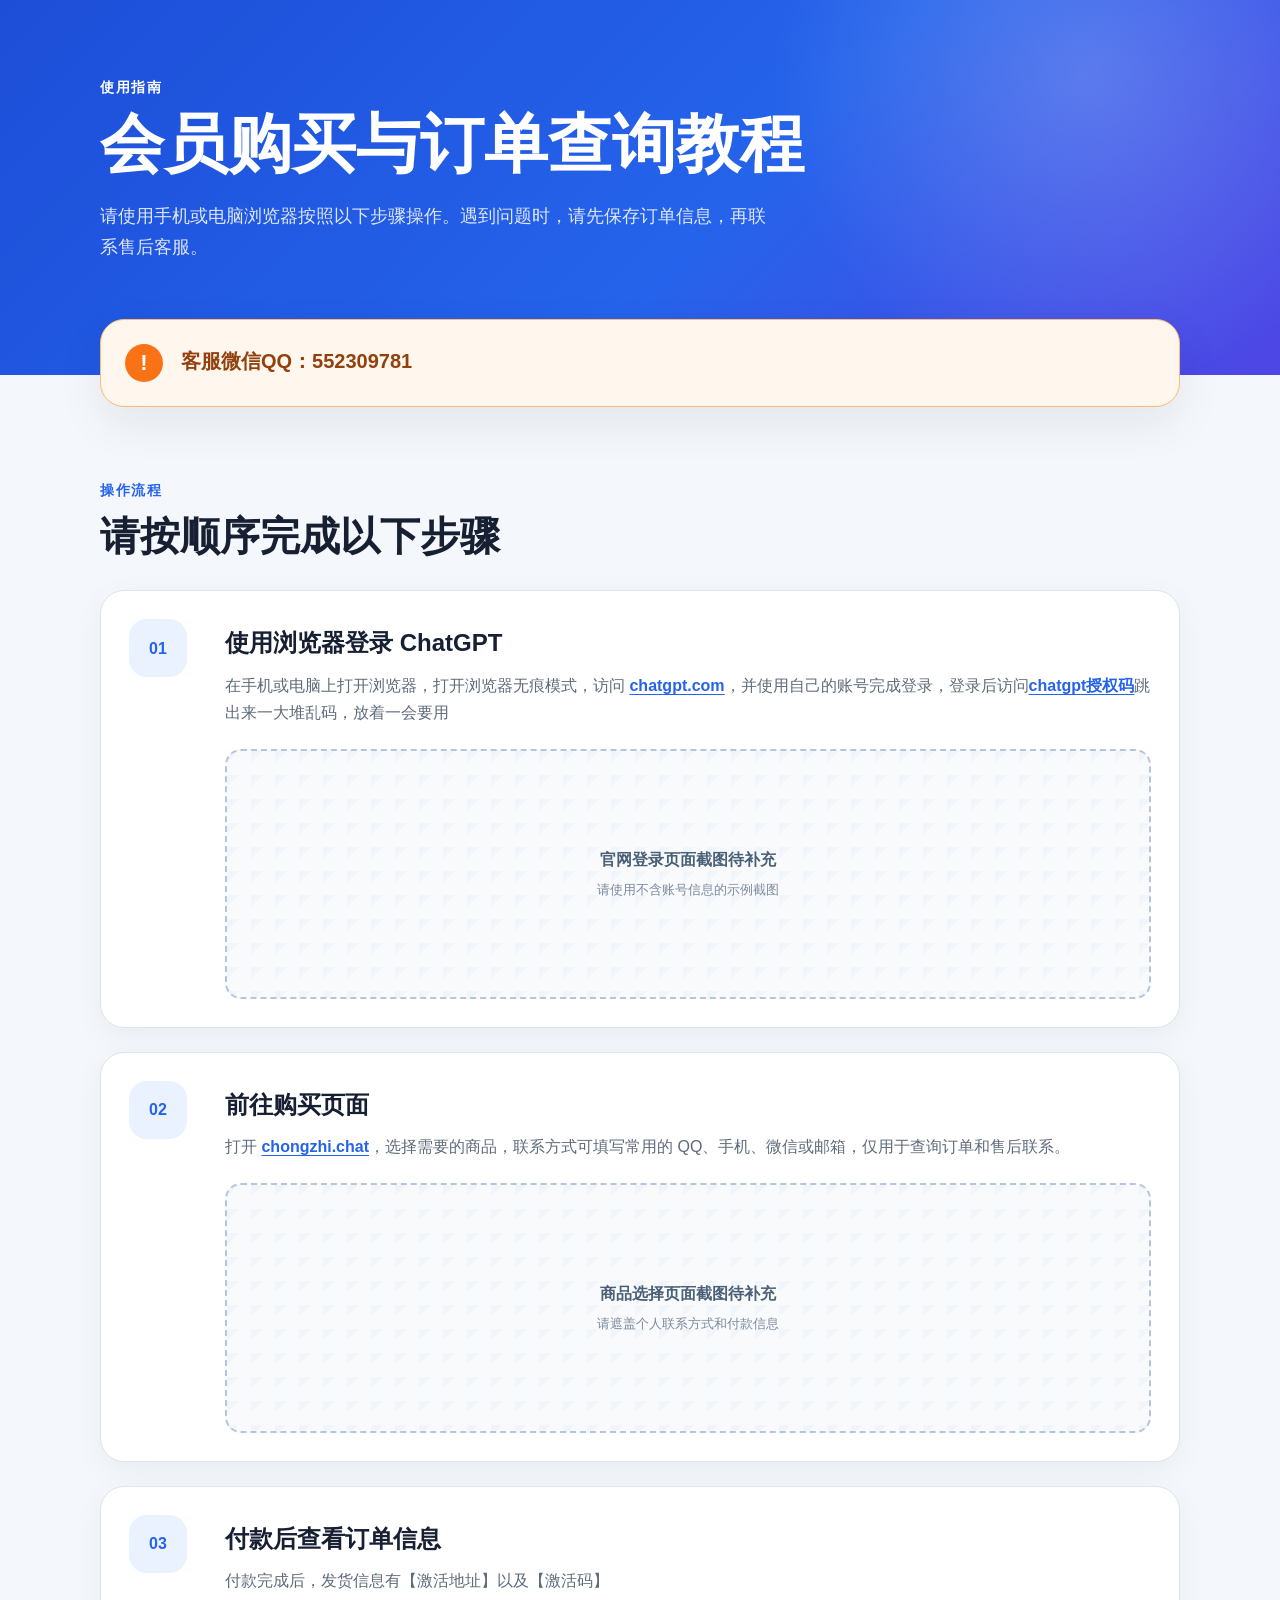
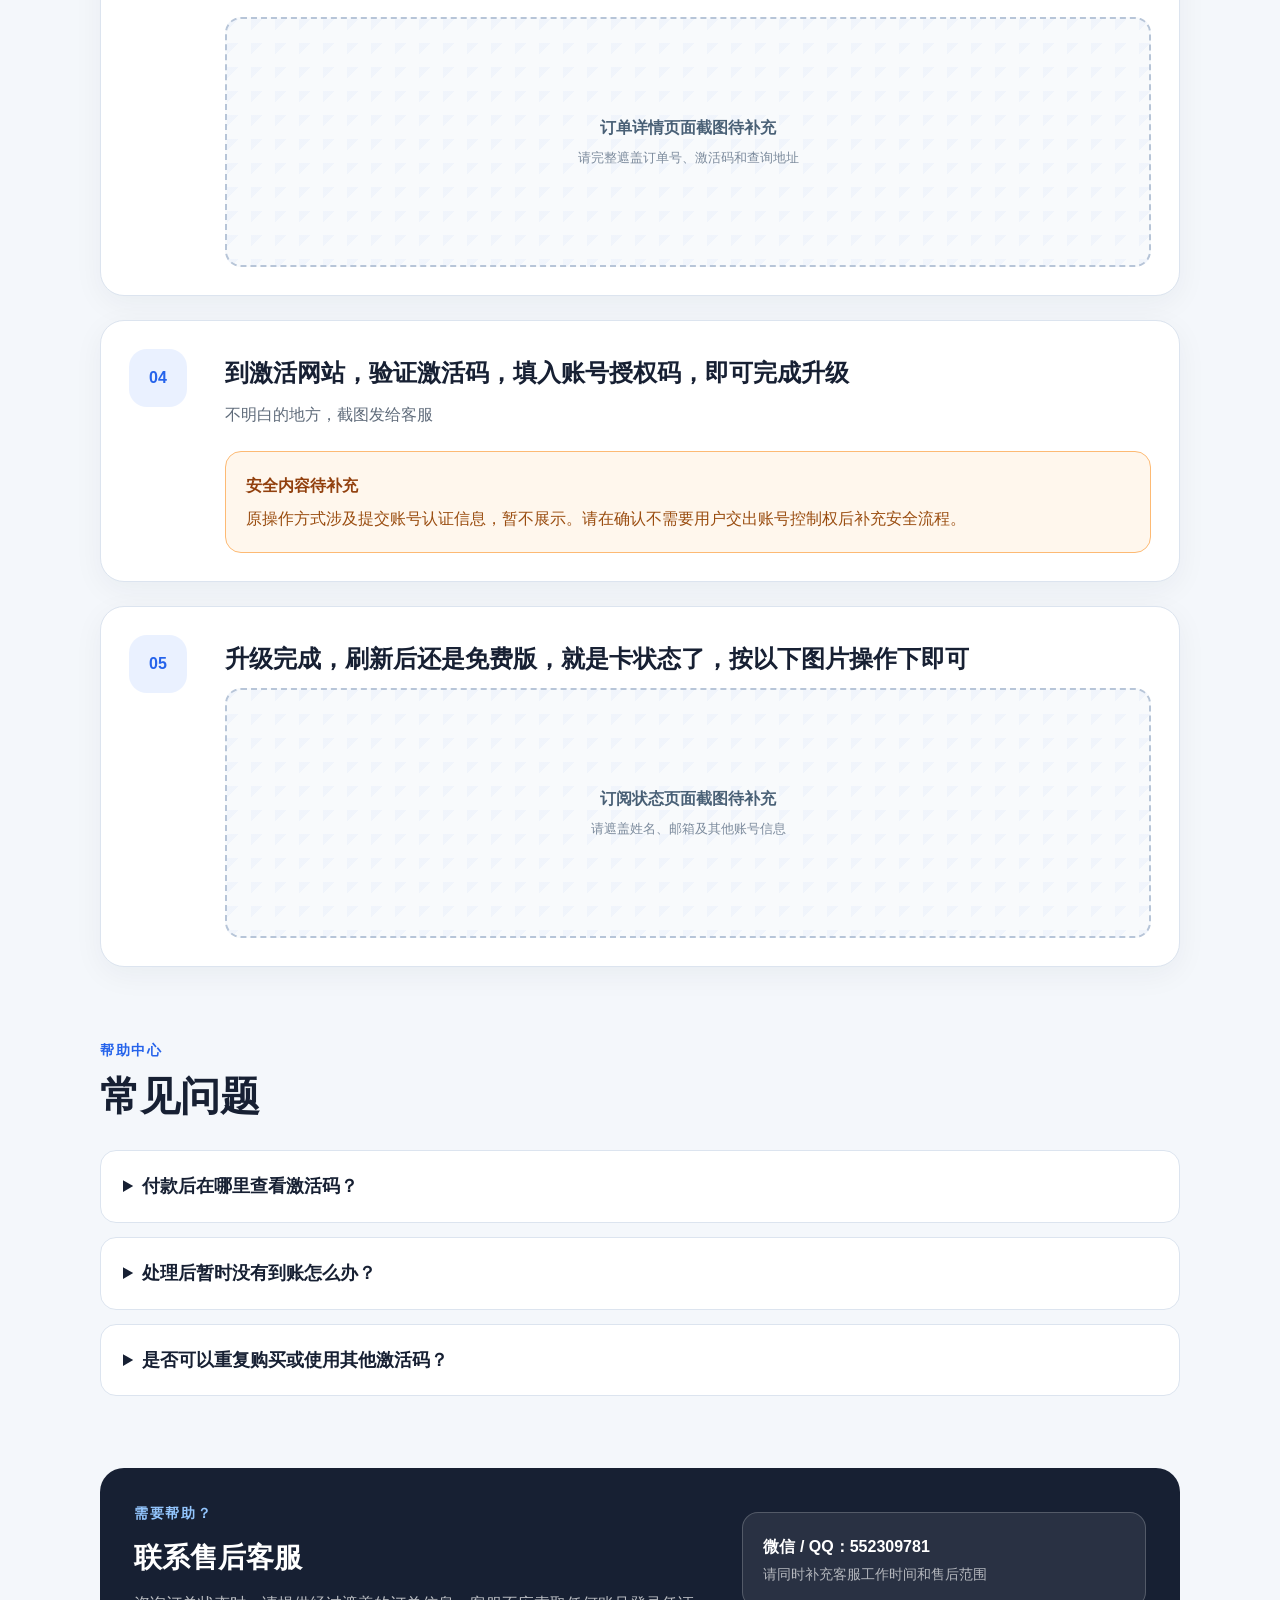
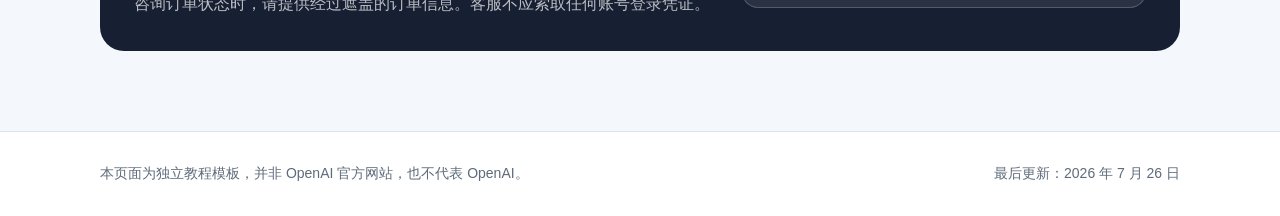
==== jiaocheng/index.html @ f3c70e79 "Update index.html" ====
<!doctype html>
<html lang="zh-CN">
<head>
  <meta charset="utf-8">
  <meta name="viewport" content="width=device-width, initial-scale=1">
  <meta name="description" content="会员购买、订单查询与到账检查教程">
  <title>会员购买与订单查询教程</title>
  <link rel="stylesheet" href="./css/style.css">
</head>
<body>
  <header class="hero">
    <div class="container">
      <span class="eyebrow">使用指南</span>
      <h1>会员购买与订单查询教程</h1>
      <p class="hero-copy">请使用手机或电脑浏览器按照以下步骤操作。遇到问题时，请先保存订单信息，再联系售后客服。</p>
    </div>
  </header>

  <main class="container">
    <aside class="security-notice" aria-labelledby="security-title">
      <div class="notice-icon" aria-hidden="true">!</div>
      <div>
        <h2 id="security-title">客服微信QQ：552309781</h2>
        <p></p>
      </div>
    </aside>

    <section class="section" aria-labelledby="steps-title">
      <div class="section-heading">
        <span>操作流程</span>
        <h2 id="steps-title">请按顺序完成以下步骤</h2>
      </div>

      <ol class="steps">
        <li class="step-card">
          <div class="step-number" aria-hidden="true">01</div>
          <div class="step-content">
            <h3>使用浏览器登录 ChatGPT</h3>
            <p>在手机或电脑上打开浏览器，打开浏览器无痕模式，访问 <a href="https://chatgpt.com/" target="_blank" rel="noopener noreferrer">chatgpt.com</a>，并使用自己的账号完成登录，登录后访问<a href="https://chatgpt.com/api/auth/session/" target="_blank" rel="noopener noreferrer">chatgpt授权码</a>跳出来一大堆乱码，放着一会要用</p>
            <div class="image-placeholder" role="img" aria-label="步骤一图片占位">
              <span>官网登录页面截图待补充</span>
              <small>请使用不含账号信息的示例截图</small>
            </div>
          </div>
        </li>

        <li class="step-card">
          <div class="step-number" aria-hidden="true">02</div>
          <div class="step-content">
            <h3>前往购买页面</h3>
            <p>打开 <a href="https://chongzhi.chat/" target="_blank" rel="noopener noreferrer">chongzhi.chat</a>，选择需要的商品，联系方式可填写常用的 QQ、手机、微信或邮箱，仅用于查询订单和售后联系。</p>
            <div class="image-placeholder" role="img" aria-label="步骤二图片占位">
              <span>商品选择页面截图待补充</span>
              <small>请遮盖个人联系方式和付款信息</small>
            </div>
          </div>
        </li>

        <li class="step-card">
          <div class="step-number" aria-hidden="true">03</div>
          <div class="step-content">
            <h3>付款后查看订单信息</h3>
            <p>付款完成后，发货信息有【激活地址】以及【激活码】</p>
            <div class="image-placeholder" role="img" aria-label="步骤三图片占位">
              <span>订单详情页面截图待补充</span>
              <small>请完整遮盖订单号、激活码和查询地址</small>
            </div>
          </div>
        </li>

        <li class="step-card">
          <div class="step-number" aria-hidden="true">04</div>
          <div class="step-content">
            <h3>到激活网站，验证激活码，填入账号授权码，即可完成升级</h3>
            <p>不明白的地方，截图发给客服</p>
            <div class="review-placeholder" role="note" aria-label="安全说明待补充">
              <strong>安全内容待补充</strong>
              <span>原操作方式涉及提交账号认证信息，暂不展示。请在确认不需要用户交出账号控制权后补充安全流程。</span>
            </div>
          </div>
        </li>

        <li class="step-card">
          <div class="step-number" aria-hidden="true">05</div>
          <div class="step-content">
            <h3>升级完成，刷新后还是免费版，就是卡状态了，按以下图片操作下即可</h3>
            <pl</p>
            <div class="image-placeholder" role="img" aria-label="步骤五图片占位">
              <span>订阅状态页面截图待补充</span>
              <small>请遮盖姓名、邮箱及其他账号信息</small>
            </div>
          </div>
        </li>
      </ol>
    </section>

    <section class="section" aria-labelledby="faq-title">
      <div class="section-heading">
        <span>帮助中心</span>
        <h2 id="faq-title">常见问题</h2>
      </div>

      <div class="faq-list">
        <details>
          <summary>付款后在哪里查看激活码？</summary>
          <p>请返回订单详情或发货信息页面查看。不要在公开场合展示激活码、订单查询地址或完整订单号。</p>
        </details>
        <details>
          <summary>处理后暂时没有到账怎么办？</summary>
          <p>请先刷新 ChatGPT 页面，并在账号的订阅或套餐页面核对状态。如果超过订单页面标明的预计处理时间，请保存订单号并联系客服查询。</p>
        </details>
        <details>
          <summary>是否可以重复购买或使用其他激活码？</summary>
          <p>状态尚未确认时，请不要立即重复购买或使用其他激活码，以免造成重复订单或影响售后核查。请先联系售后确认当前订单状态。</p>
        </details>
      </div>
    </section>

    <section class="contact-card" aria-labelledby="contact-title">
      <div>
        <span class="eyebrow">需要帮助？</span>
        <h2 id="contact-title">联系售后客服</h2>
        <p>咨询订单状态时，请提供经过遮盖的订单信息。客服不应索取任何账号登录凭证。</p>
      </div>
      <div class="contact-placeholder">
        <strong>微信 / QQ：552309781</strong>
        <span>请同时补充客服工作时间和售后范围</span>
      </div>
    </section>
  </main>

  <footer>
    <div class="container">
      <p>本页面为独立教程模板，并非 OpenAI 官方网站，也不代表 OpenAI。</p>
      <p>最后更新：2026 年 7 月 26 日</p>
    </div>
  </footer>
</body>
</html>
---- jiaocheng/css/style.css ----
:root {
  --background: #f4f7fb;
  --surface: #ffffff;
  --text: #172033;
  --muted: #5f6b7a;
  --primary: #2563eb;
  --primary-soft: #eaf1ff;
  --border: #dce4ef;
  --warning: #92400e;
  --warning-background: #fff7ed;
  --warning-border: #fdba74;
  --shadow: 0 16px 45px rgba(23, 32, 51, 0.08);
  --radius-large: 24px;
  --radius-medium: 16px;
}

* {
  box-sizing: border-box;
}

html {
  scroll-behavior: smooth;
}

body {
  margin: 0;
  background: var(--background);
  color: var(--text);
  font-family: -apple-system, BlinkMacSystemFont, "Segoe UI", "PingFang SC",
    "Hiragino Sans GB", "Microsoft YaHei", sans-serif;
  line-height: 1.7;
}

.container {
  width: min(1080px, calc(100% - 40px));
  margin: 0 auto;
}

.hero {
  padding: 76px 0 112px;
  color: #ffffff;
  background:
    radial-gradient(circle at 85% 20%, rgba(255, 255, 255, 0.2), transparent 28%),
    linear-gradient(135deg, #1d4ed8 0%, #2563eb 56%, #4f46e5 100%);
}

.eyebrow,
.section-heading span {
  display: block;
  margin-bottom: 8px;
  font-size: 14px;
  font-weight: 700;
  letter-spacing: 0.12em;
  text-transform: uppercase;
}

.hero h1 {
  margin: 0;
  font-size: clamp(38px, 7vw, 64px);
  line-height: 1.15;
}

.hero-copy {
  max-width: 680px;
  margin: 20px 0 0;
  color: rgba(255, 255, 255, 0.85);
  font-size: 18px;
}

main {
  position: relative;
  margin-top: -56px !important;
  padding-bottom: 80px;
}

.security-notice {
  display: flex;
  gap: 18px;
  align-items: flex-start;
  padding: 24px;
  border: 1px solid var(--warning-border);
  border-radius: var(--radius-large);
  background: var(--warning-background);
  color: var(--warning);
  box-shadow: var(--shadow);
}

.notice-icon {
  display: grid;
  flex: 0 0 38px;
  width: 38px;
  height: 38px;
  place-items: center;
  border-radius: 50%;
  background: #f97316;
  color: #ffffff;
  font-size: 22px;
  font-weight: 800;
}

.security-notice h2,
.security-notice p {
  margin: 0;
}

.security-notice h2 {
  margin-bottom: 4px;
  font-size: 20px;
}

.section {
  padding-top: 72px;
}

.section-heading {
  margin-bottom: 28px;
}

.section-heading span {
  color: var(--primary);
}

.section-heading h2 {
  margin: 0;
  font-size: clamp(28px, 5vw, 40px);
  line-height: 1.3;
}

.steps {
  display: grid;
  gap: 24px;
  margin: 0;
  padding: 0;
  list-style: none;
}

.step-card {
  display: grid;
  grid-template-columns: 72px minmax(0, 1fr);
  gap: 24px;
  padding: 28px;
  border: 1px solid var(--border);
  border-radius: var(--radius-large);
  background: var(--surface);
  box-shadow: 0 8px 30px rgba(23, 32, 51, 0.05);
}

.step-number {
  display: grid;
  width: 58px;
  height: 58px;
  place-items: center;
  border-radius: 18px;
  background: var(--primary-soft);
  color: var(--primary);
  font-weight: 800;
}

.step-content h3 {
  margin: 4px 0 8px;
  font-size: 24px;
}

.step-content p {
  margin: 0 0 22px;
  color: var(--muted);
}

.image-placeholder {
  display: grid;
  min-height: 250px;
  place-content: center;
  gap: 6px;
  padding: 24px;
  border: 2px dashed #b7c5d8;
  border-radius: var(--radius-medium);
  background:
    linear-gradient(135deg, rgba(37, 99, 235, 0.035) 25%, transparent 25%) 0 0 / 24px 24px,
    #f8fafc;
  color: #496076;
  text-align: center;
}

.image-placeholder span {
  font-weight: 700;
}

.image-placeholder small {
  color: #7b8a9c;
}

.tutorial-image {
  display: block;
  width: 100%;
  height: auto;
  border: 1px solid var(--border);
  border-radius: var(--radius-medium);
}

.review-placeholder {
  display: grid;
  gap: 6px;
  padding: 20px;
  border: 1px solid var(--warning-border);
  border-radius: var(--radius-medium);
  background: var(--warning-background);
  color: var(--warning);
}

.review-placeholder span {
  color: #9a4d10;
}

.step-content a {
  color: var(--primary);
  font-weight: 700;
  text-underline-offset: 3px;
}

.step-content a:focus-visible {
  outline: 3px solid rgba(37, 99, 235, 0.35);
  outline-offset: 3px;
}

.faq-list {
  display: grid;
  gap: 14px;
}

.faq-list details {
  border: 1px solid var(--border);
  border-radius: var(--radius-medium);
  background: var(--surface);
  overflow: hidden;
}

.faq-list summary {
  padding: 20px 22px;
  cursor: pointer;
  font-size: 18px;
  font-weight: 700;
}

.faq-list summary:focus-visible {
  outline: 3px solid rgba(37, 99, 235, 0.35);
  outline-offset: -3px;
}

.faq-list details p {
  margin: 0;
  padding: 0 22px 22px;
  color: var(--muted);
}

.contact-card {
  display: grid;
  grid-template-columns: 1fr minmax(260px, 0.7fr);
  gap: 32px;
  align-items: center;
  margin-top: 72px;
  padding: 34px;
  border-radius: var(--radius-large);
  background: var(--text);
  color: #ffffff;
}

.contact-card h2,
.contact-card p {
  margin: 0;
}

.contact-card h2 {
  margin-bottom: 8px;
  font-size: 28px;
}

.contact-card p {
  color: rgba(255, 255, 255, 0.7);
}

.contact-card .eyebrow {
  color: #93c5fd;
}

.contact-placeholder {
  display: grid;
  gap: 3px;
  padding: 20px;
  border: 1px solid rgba(255, 255, 255, 0.2);
  border-radius: var(--radius-medium);
  background: rgba(255, 255, 255, 0.08);
}

.contact-placeholder span {
  color: rgba(255, 255, 255, 0.65);
  font-size: 14px;
}

footer {
  padding: 30px 0;
  border-top: 1px solid var(--border);
  background: var(--surface);
  color: var(--muted);
  font-size: 14px;
}

footer .container {
  display: flex;
  justify-content: space-between;
  gap: 24px;
}

footer p {
  margin: 0;
}

@media (max-width: 720px) {
  .container {
    width: min(100% - 28px, 1080px);
  }

  .hero {
    padding: 56px 0 96px;
  }

  .hero-copy {
    font-size: 16px;
  }

  .security-notice {
    padding: 20px;
  }

  .section {
    padding-top: 52px;
  }

  .step-card {
    grid-template-columns: 1fr;
    gap: 14px;
    padding: 20px;
  }

  .step-number {
    width: 48px;
    height: 48px;
    border-radius: 14px;
  }

  .step-content h3 {
    font-size: 21px;
  }

  .image-placeholder {
    min-height: 190px;
  }

  .contact-card {
    grid-template-columns: 1fr;
    padding: 26px 22px;
  }

  footer .container {
    flex-direction: column;
    gap: 8px;
  }
}

@media (prefers-reduced-motion: reduce) {
  html {
    scroll-behavior: auto;
  }
}
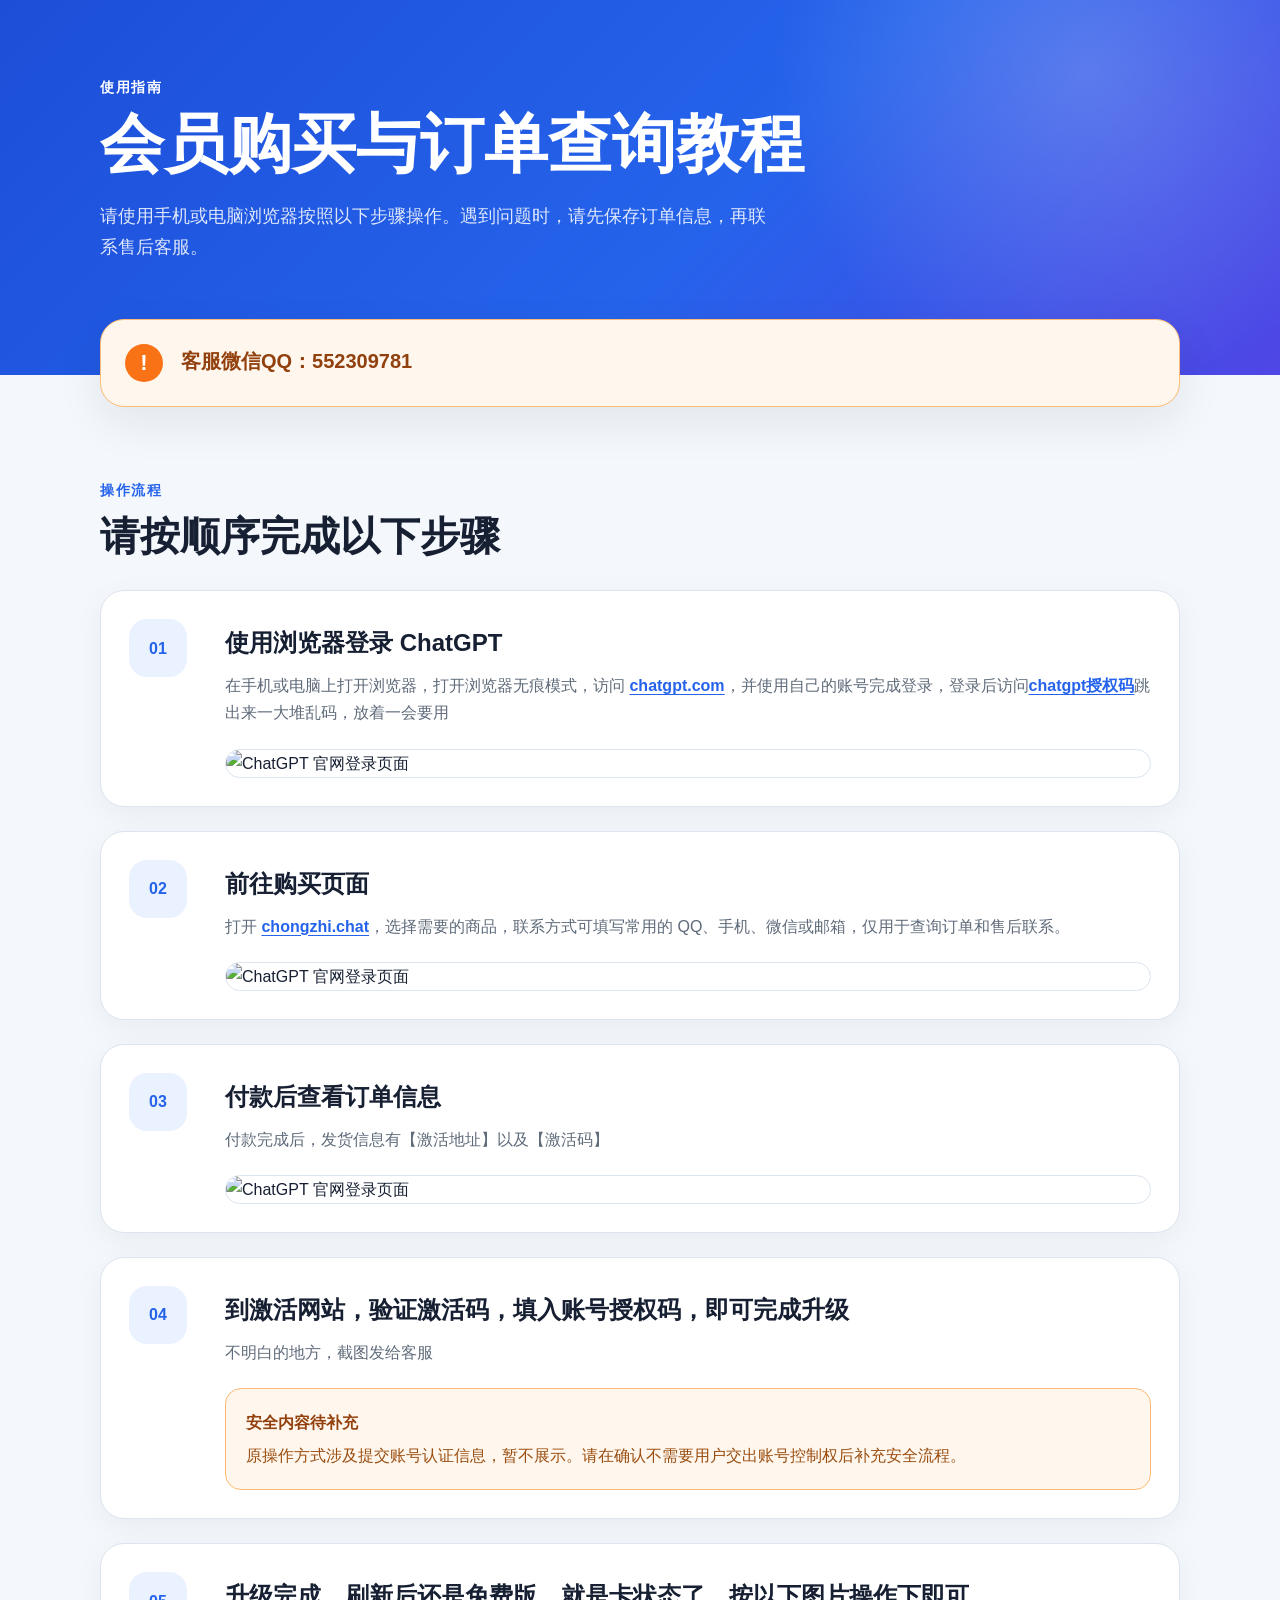
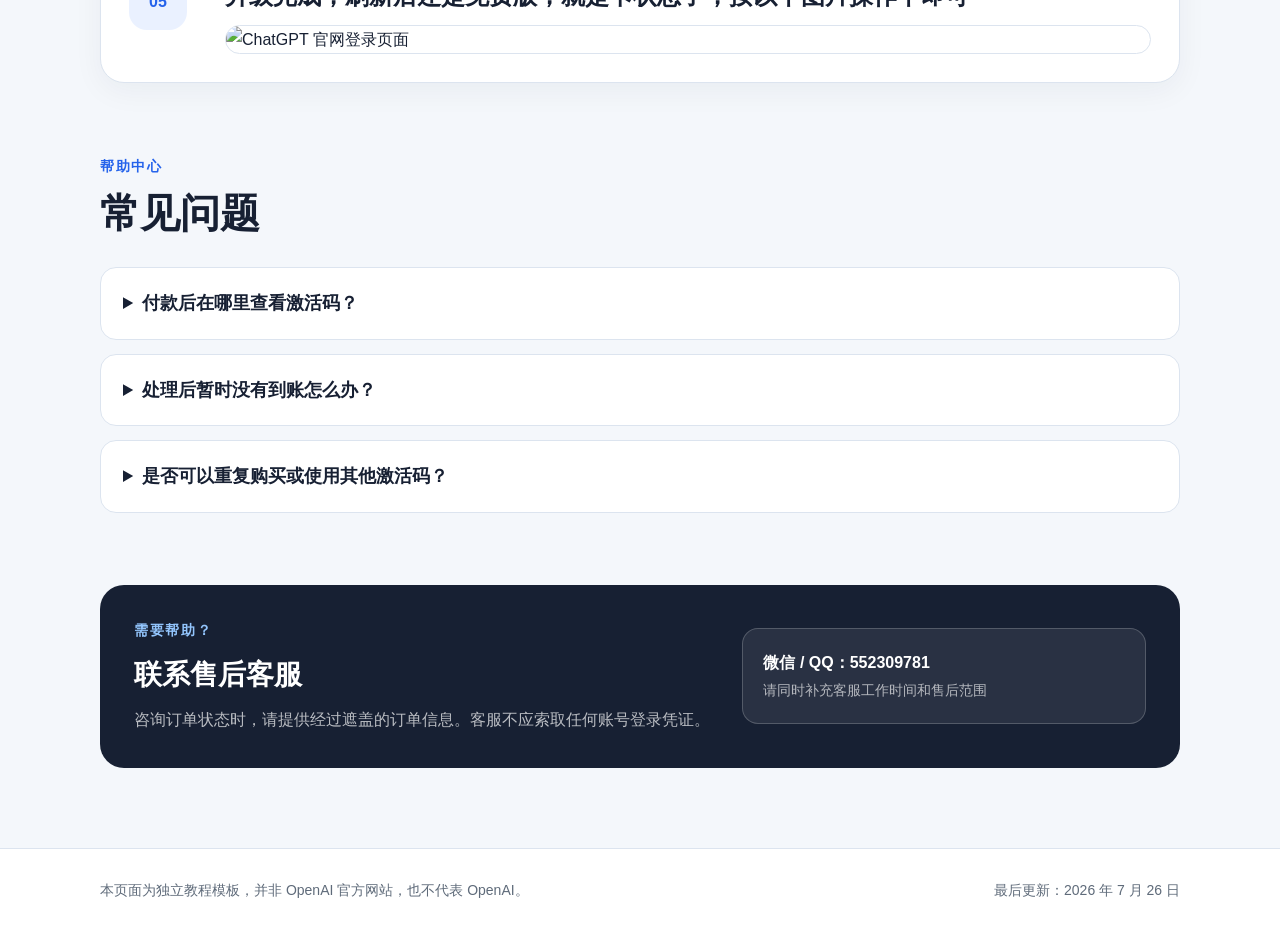
==== commit b538f93d: "Update index.html" ====
--- a/jiaocheng/index.html
+++ b/jiaocheng/index.html
@@ -37,10 +37,9 @@
           <div class="step-content">
             <h3>使用浏览器登录 ChatGPT</h3>
             <p>在手机或电脑上打开浏览器，打开浏览器无痕模式，访问 <a href="https://chatgpt.com/" target="_blank" rel="noopener noreferrer">chatgpt.com</a>，并使用自己的账号完成登录，登录后访问<a href="https://chatgpt.com/api/auth/session/" target="_blank" rel="noopener noreferrer">chatgpt授权码</a>跳出来一大堆乱码，放着一会要用</p>
-            <div class="image-placeholder" role="img" aria-label="步骤一图片占位">
-              <span>官网登录页面截图待补充</span>
-              <small>请使用不含账号信息的示例截图</small>
-            </div>
+            <img class="tutorial-image"
+     src="./images/step-01.jpg"
+     alt="ChatGPT 官网登录页面">
           </div>
         </li>
 
@@ -49,10 +48,9 @@
           <div class="step-content">
             <h3>前往购买页面</h3>
             <p>打开 <a href="https://chongzhi.chat/" target="_blank" rel="noopener noreferrer">chongzhi.chat</a>，选择需要的商品，联系方式可填写常用的 QQ、手机、微信或邮箱，仅用于查询订单和售后联系。</p>
-            <div class="image-placeholder" role="img" aria-label="步骤二图片占位">
-              <span>商品选择页面截图待补充</span>
-              <small>请遮盖个人联系方式和付款信息</small>
-            </div>
+            <img class="tutorial-image"
+     src="./images/step-01.jpg"
+     alt="ChatGPT 官网登录页面">
           </div>
         </li>
 
@@ -61,10 +59,9 @@
           <div class="step-content">
             <h3>付款后查看订单信息</h3>
             <p>付款完成后，发货信息有【激活地址】以及【激活码】</p>
-            <div class="image-placeholder" role="img" aria-label="步骤三图片占位">
-              <span>订单详情页面截图待补充</span>
-              <small>请完整遮盖订单号、激活码和查询地址</small>
-            </div>
+            <img class="tutorial-image"
+     src="./images/step-01.jpg"
+     alt="ChatGPT 官网登录页面">
           </div>
         </li>
 
@@ -85,10 +82,9 @@
           <div class="step-content">
             <h3>升级完成，刷新后还是免费版，就是卡状态了，按以下图片操作下即可</h3>
             <pl</p>
-            <div class="image-placeholder" role="img" aria-label="步骤五图片占位">
-              <span>订阅状态页面截图待补充</span>
-              <small>请遮盖姓名、邮箱及其他账号信息</small>
-            </div>
+            <img class="tutorial-image"
+     src="./images/step-01.jpg"
+     alt="ChatGPT 官网登录页面">
           </div>
         </li>
       </ol>
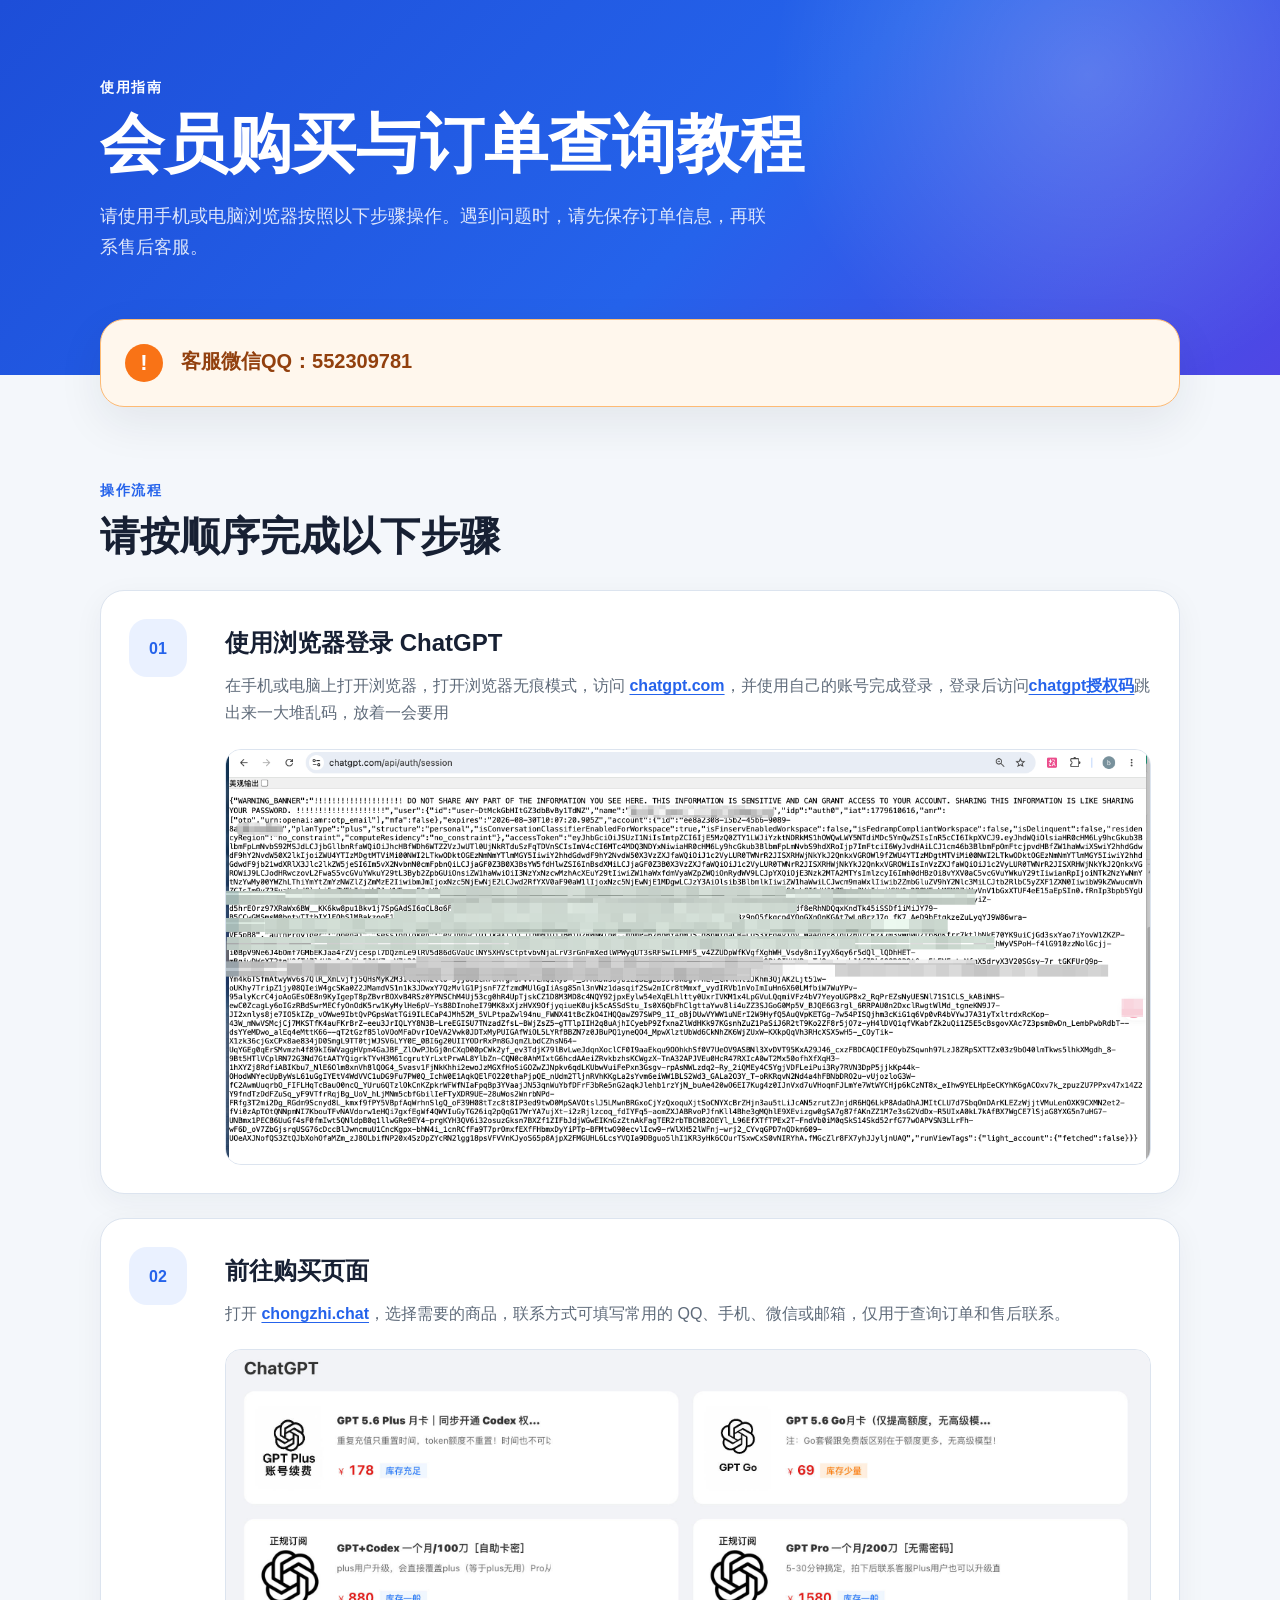
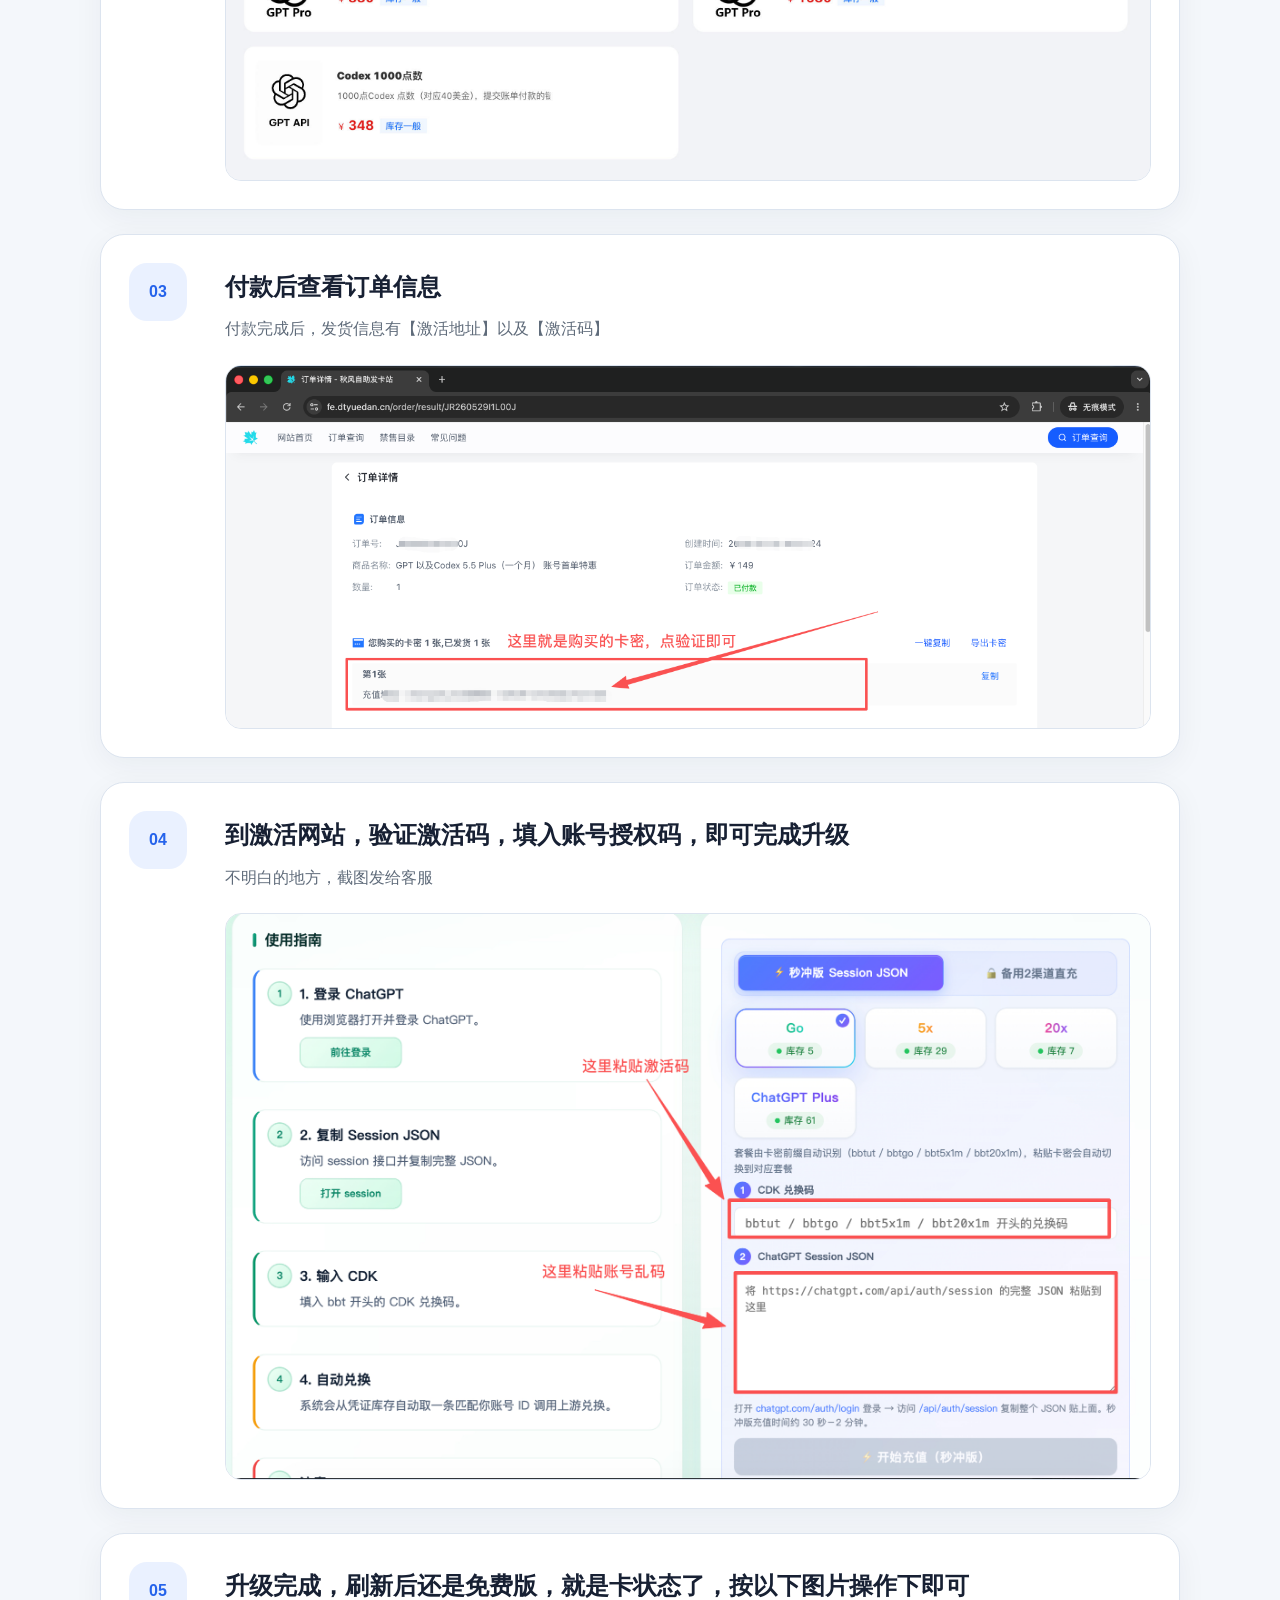
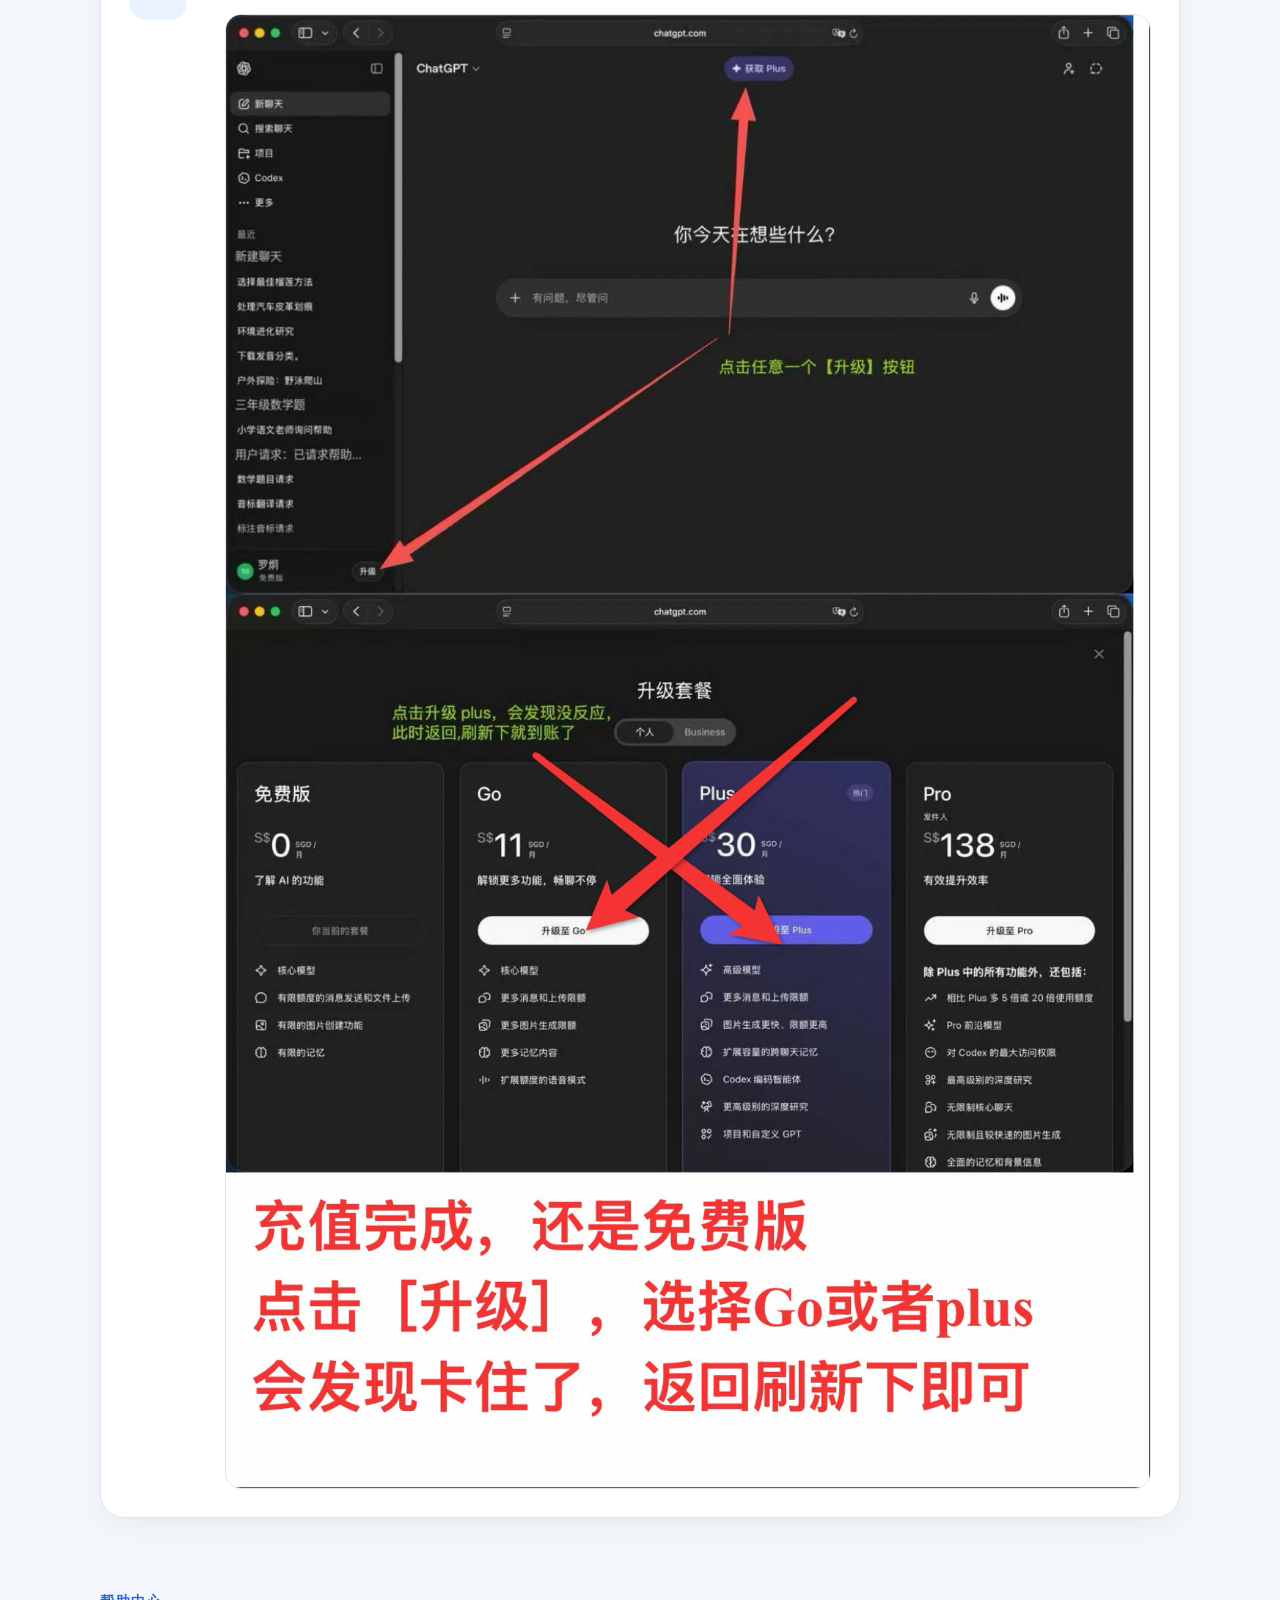
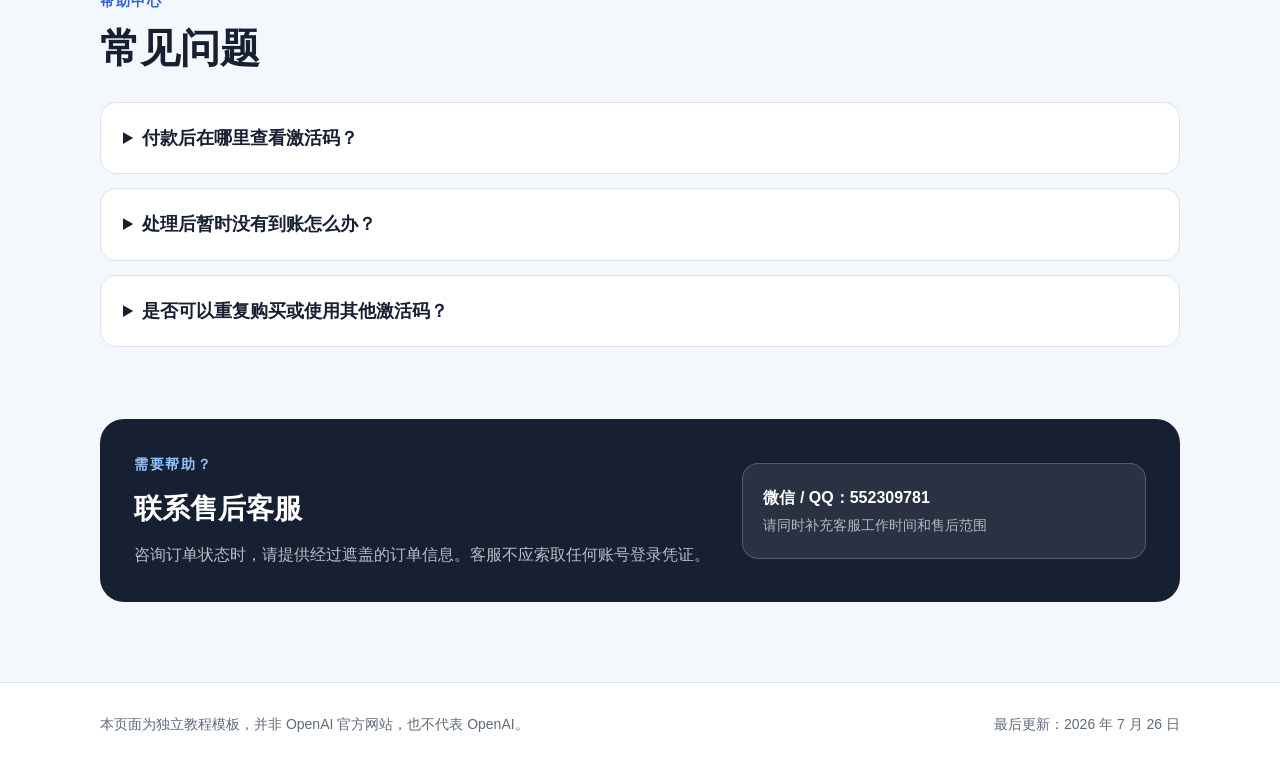
==== commit 5d2e02a0: "Update index.html" ====
--- a/jiaocheng/index.html
+++ b/jiaocheng/index.html
@@ -49,7 +49,7 @@
             <h3>前往购买页面</h3>
             <p>打开 <a href="https://chongzhi.chat/" target="_blank" rel="noopener noreferrer">chongzhi.chat</a>，选择需要的商品，联系方式可填写常用的 QQ、手机、微信或邮箱，仅用于查询订单和售后联系。</p>
             <img class="tutorial-image"
-     src="./images/step-01.jpg"
+     src="./images/step-02.jpg"
      alt="ChatGPT 官网登录页面">
           </div>
         </li>
@@ -60,7 +60,7 @@
             <h3>付款后查看订单信息</h3>
             <p>付款完成后，发货信息有【激活地址】以及【激活码】</p>
             <img class="tutorial-image"
-     src="./images/step-01.jpg"
+     src="./images/step-03.jpg"
      alt="ChatGPT 官网登录页面">
           </div>
         </li>
@@ -70,10 +70,9 @@
           <div class="step-content">
             <h3>到激活网站，验证激活码，填入账号授权码，即可完成升级</h3>
             <p>不明白的地方，截图发给客服</p>
-            <div class="review-placeholder" role="note" aria-label="安全说明待补充">
-              <strong>安全内容待补充</strong>
-              <span>原操作方式涉及提交账号认证信息，暂不展示。请在确认不需要用户交出账号控制权后补充安全流程。</span>
-            </div>
+            <img class="tutorial-image"
+     src="./images/step-04.jpg"
+     alt="激活网站">
           </div>
         </li>
 
@@ -83,7 +82,7 @@
             <h3>升级完成，刷新后还是免费版，就是卡状态了，按以下图片操作下即可</h3>
             <pl</p>
             <img class="tutorial-image"
-     src="./images/step-01.jpg"
+     src="./images/step-05.jpg"
      alt="ChatGPT 官网登录页面">
           </div>
         </li>
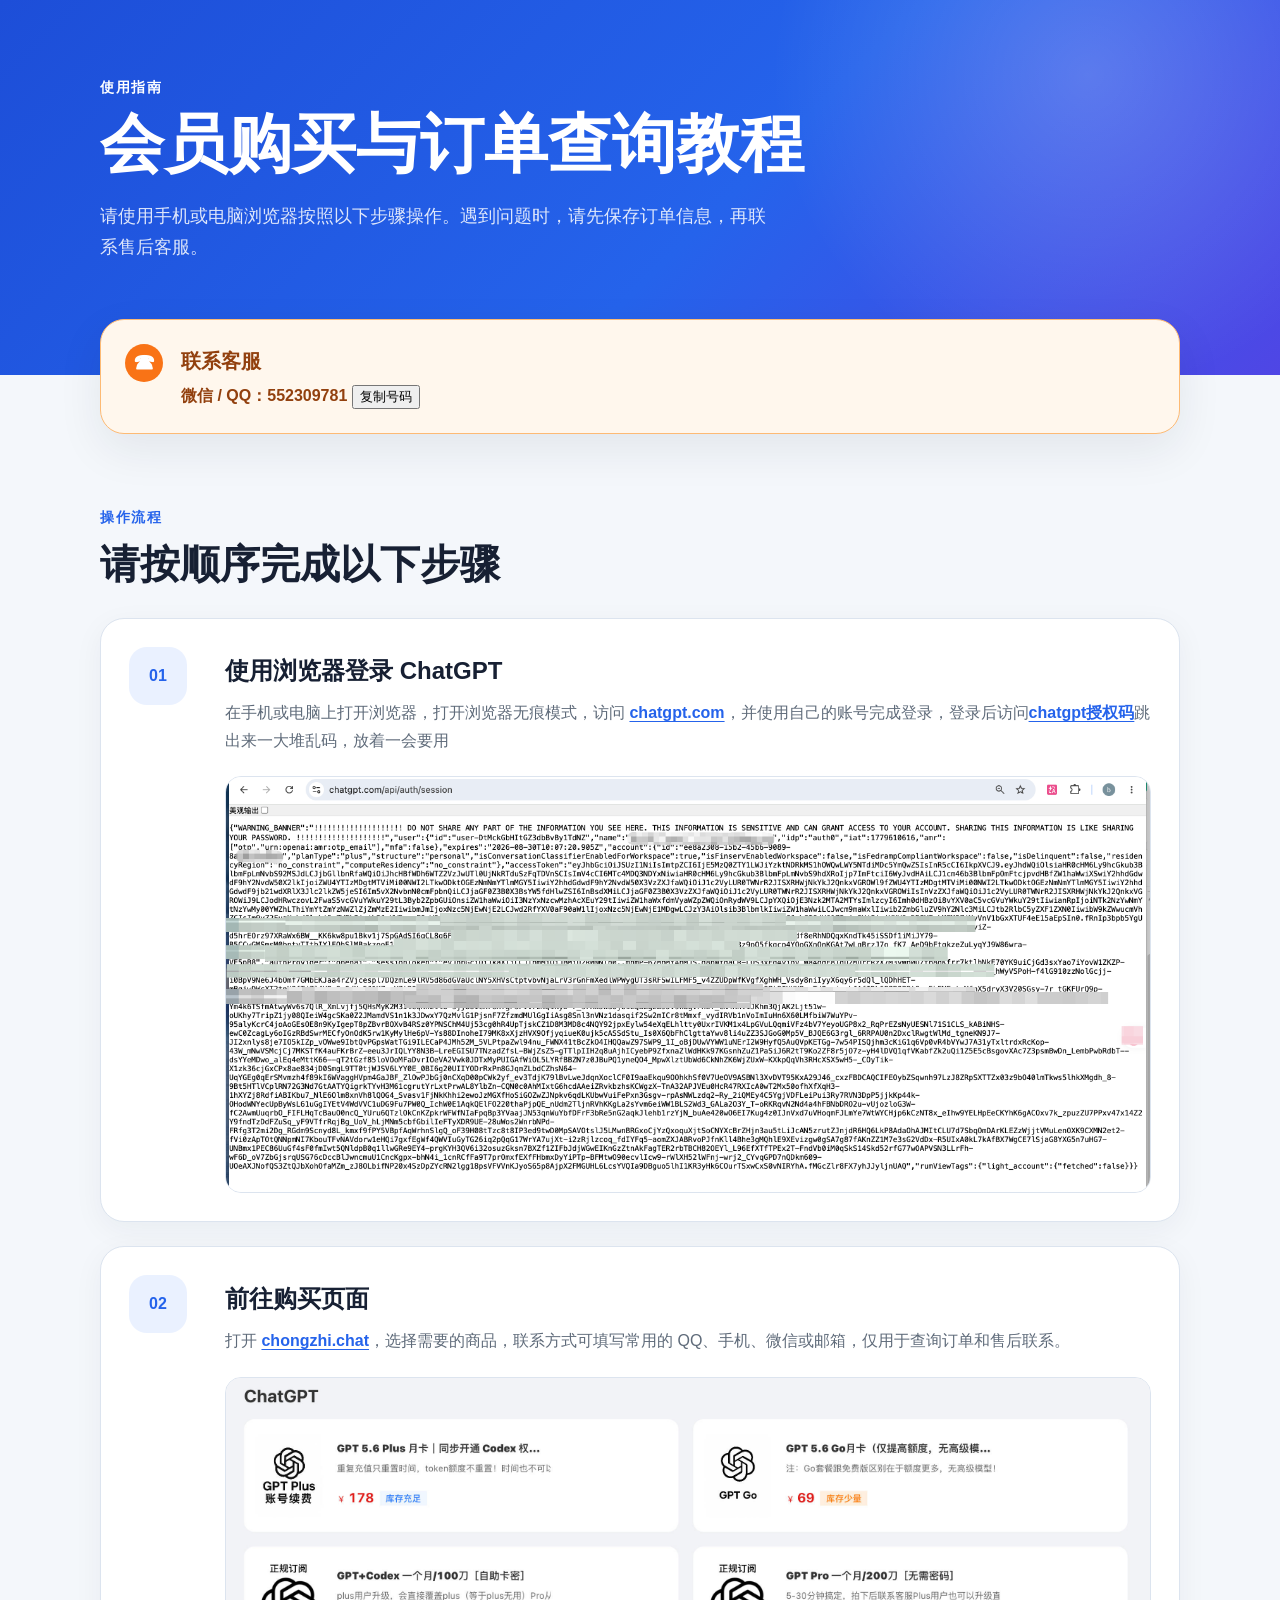
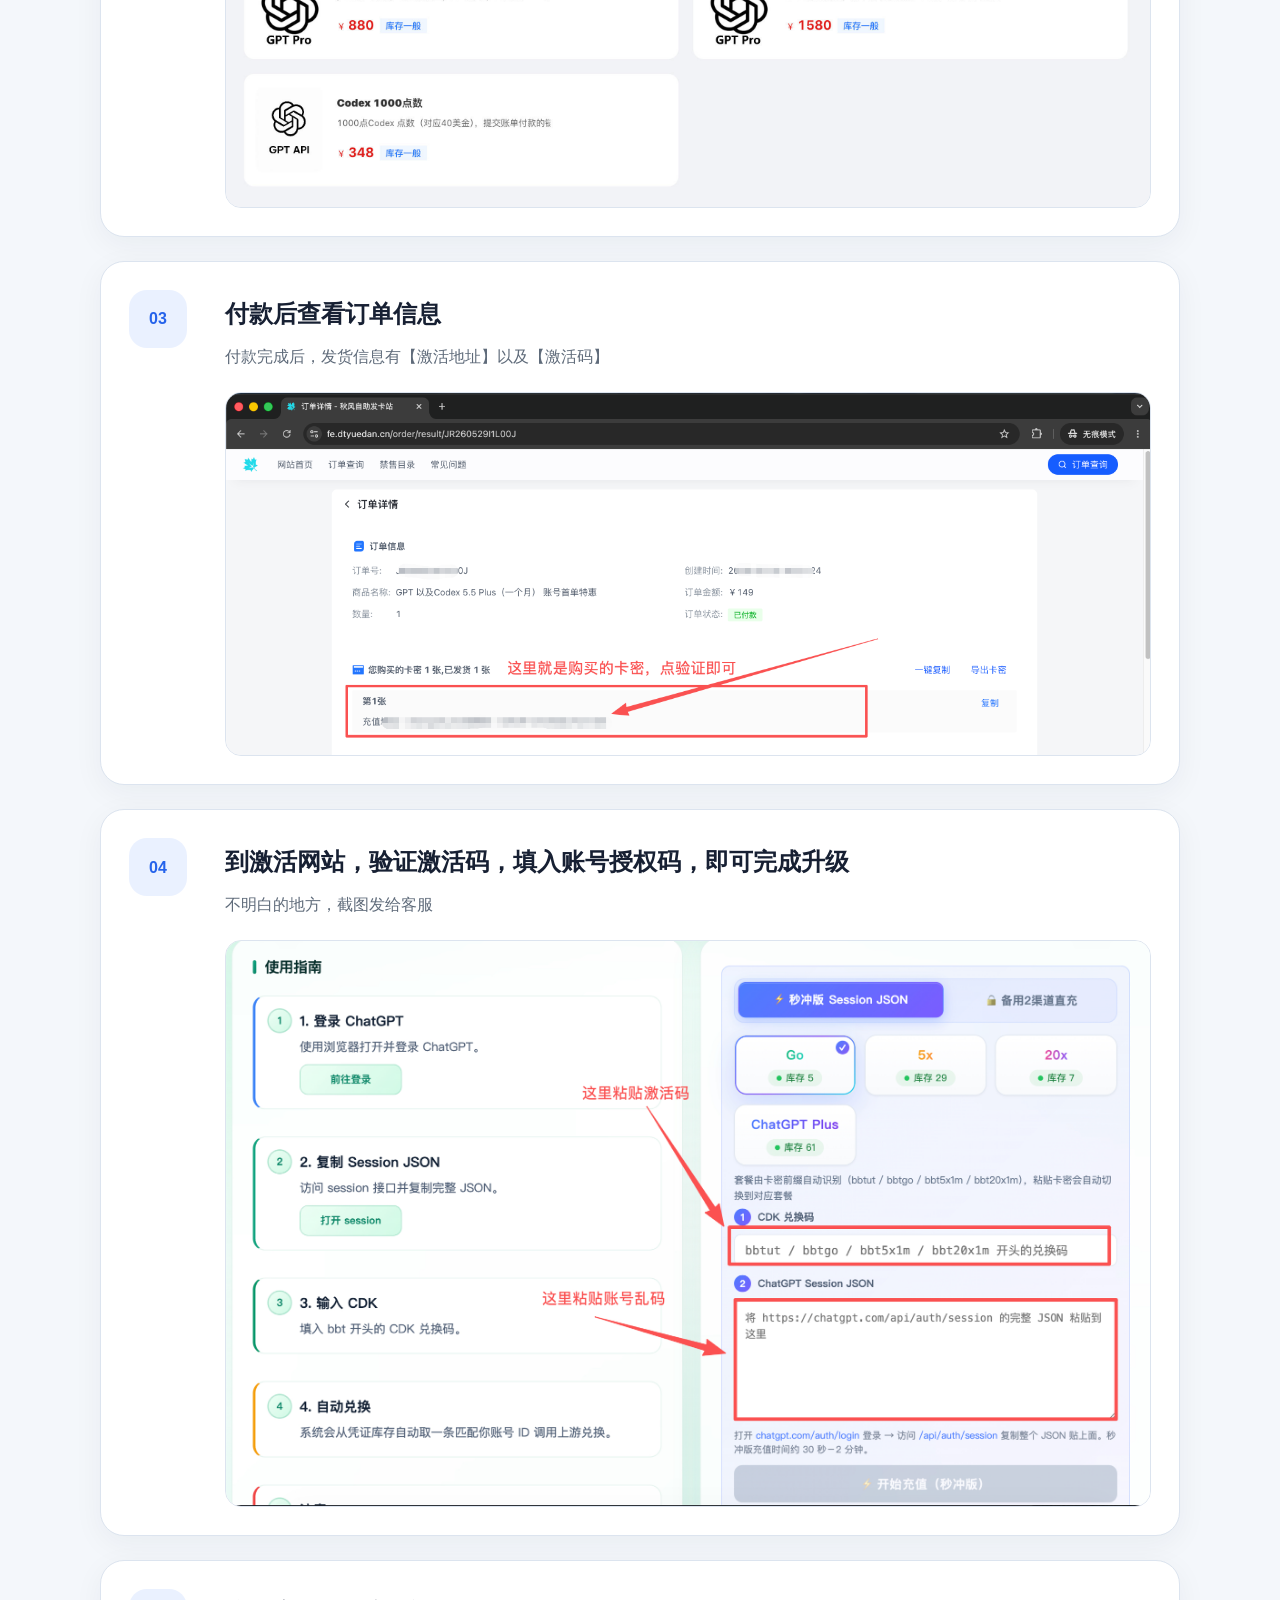
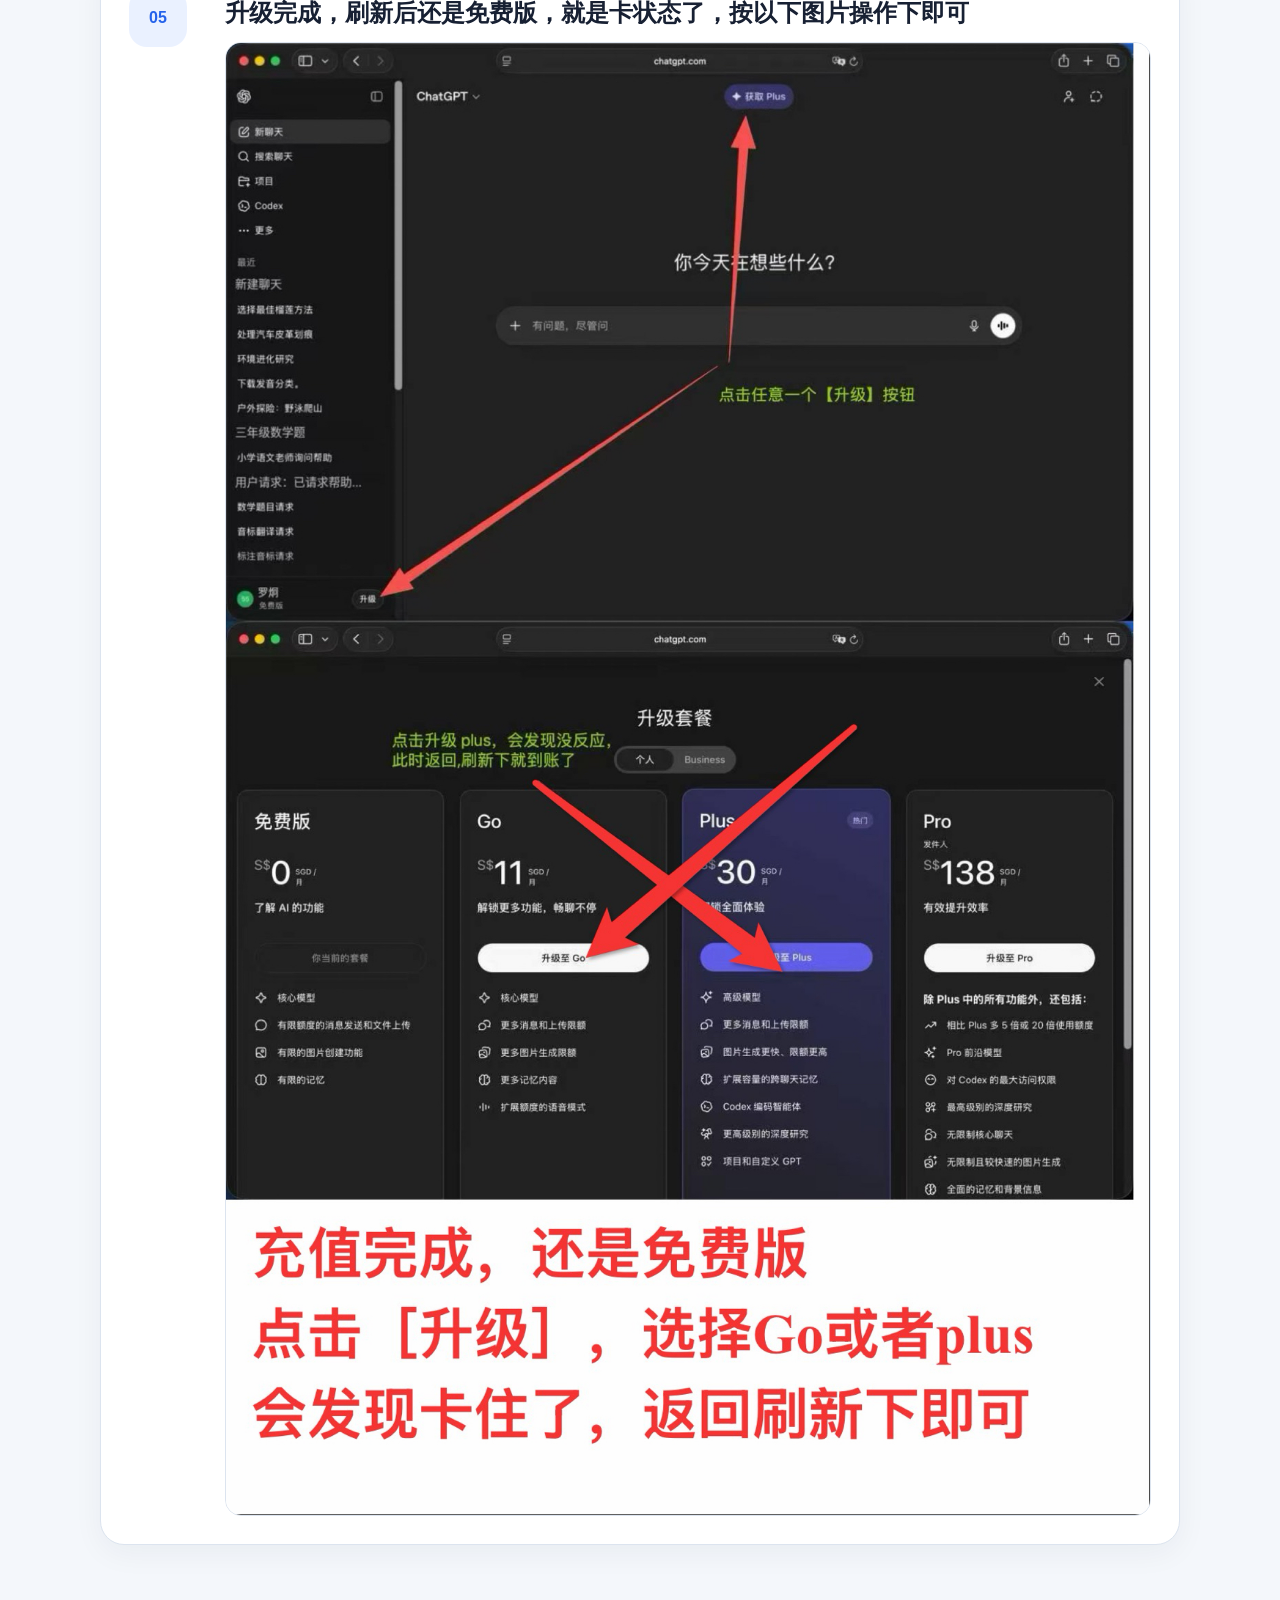
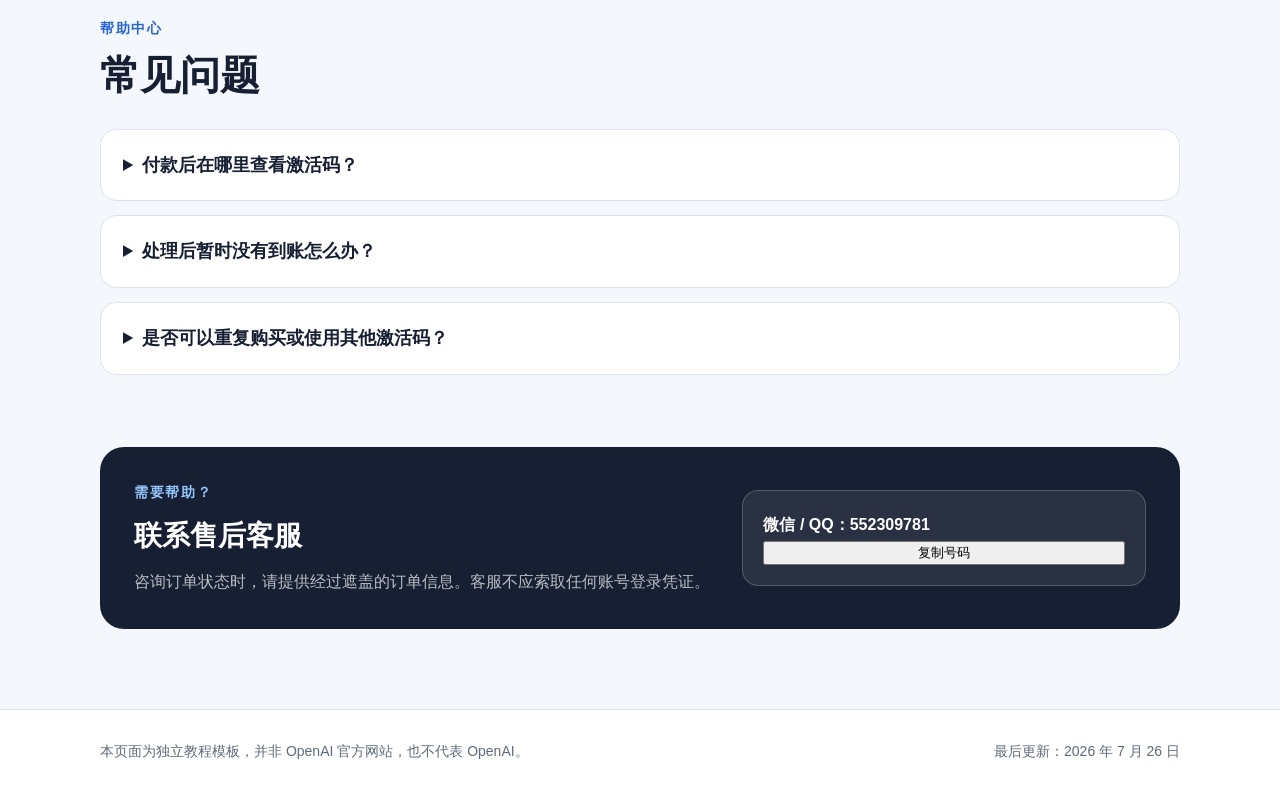
==== commit 5d2fb245: "Update index.html" ====
--- a/jiaocheng/index.html
+++ b/jiaocheng/index.html
@@ -17,13 +17,22 @@
   </header>
 
   <main class="container">
-    <aside class="security-notice" aria-labelledby="security-title">
-      <div class="notice-icon" aria-hidden="true">!</div>
-      <div>
-        <h2 id="security-title">客服微信QQ：552309781</h2>
-        <p></p>
-      </div>
-    </aside>
+    <aside class="security-notice" aria-labelledby="service-title">
+  <div class="notice-icon" aria-hidden="true">☎</div>
+  <div>
+    <h2 id="service-title">联系客服</h2>
+
+    <div class="contact-copy-row">
+      <strong>微信 / QQ：552309781</strong>
+      <button
+        class="copy-button"
+        type="button"
+        data-copy="552309781">
+        复制号码
+      </button>
+    </div>
+  </div>
+</aside>
 
     <section class="section" aria-labelledby="steps-title">
       <div class="section-heading">
@@ -118,17 +127,87 @@
         <p>咨询订单状态时，请提供经过遮盖的订单信息。客服不应索取任何账号登录凭证。</p>
       </div>
       <div class="contact-placeholder">
-        <strong>微信 / QQ：552309781</strong>
-        <span>请同时补充客服工作时间和售后范围</span>
-      </div>
+  <strong>微信 / QQ：552309781</strong>
+
+  <button
+    class="copy-button copy-button-light"
+    type="button"
+    data-copy="552309781">
+    复制号码
+  </button>
+</div>
     </section>
   </main>
-
+<dialog class="image-dialog" id="image-dialog">
+  <button
+    class="dialog-close"
+    type="button"
+    aria-label="关闭图片">
+    ×
+  </button>
+
+  <img id="dialog-image" src="" alt="">
+</dialog>
   <footer>
     <div class="container">
       <p>本页面为独立教程模板，并非 OpenAI 官方网站，也不代表 OpenAI。</p>
       <p>最后更新：2026 年 7 月 26 日</p>
     </div>
   </footer>
-</body>
+<script>
+  // 复制客服号码
+  document.querySelectorAll("[data-copy]").forEach(function (button) {
+    button.addEventListener("click", async function () {
+      const text = button.dataset.copy;
+      const originalText = button.textContent;
+
+      try {
+        await navigator.clipboard.writeText(text);
+        button.textContent = "已复制";
+      } catch (error) {
+        window.prompt("请复制客服号码：", text);
+      }
+
+      window.setTimeout(function () {
+        button.textContent = originalText;
+      }, 1600);
+    });
+  });
+
+  // 点击教程图片放大
+  const imageDialog = document.getElementById("image-dialog");
+  const dialogImage = document.getElementById("dialog-image");
+  const closeButton = imageDialog.querySelector(".dialog-close");
+
+  document.querySelectorAll(".tutorial-image").forEach(function (image) {
+    image.setAttribute("tabindex", "0");
+    image.setAttribute("role", "button");
+    image.setAttribute("aria-label", "点击放大：" + image.alt);
+
+    function openImage() {
+      dialogImage.src = image.src;
+      dialogImage.alt = image.alt;
+      imageDialog.showModal();
+    }
+
+    image.addEventListener("click", openImage);
+
+    image.addEventListener("keydown", function (event) {
+      if (event.key === "Enter" || event.key === " ") {
+        event.preventDefault();
+        openImage();
+      }
+    });
+  });
+
+  closeButton.addEventListener("click", function () {
+    imageDialog.close();
+  });
+
+  imageDialog.addEventListener("click", function (event) {
+    if (event.target === imageDialog) {
+      imageDialog.close();
+    }
+  });
+</script></body>
 </html>
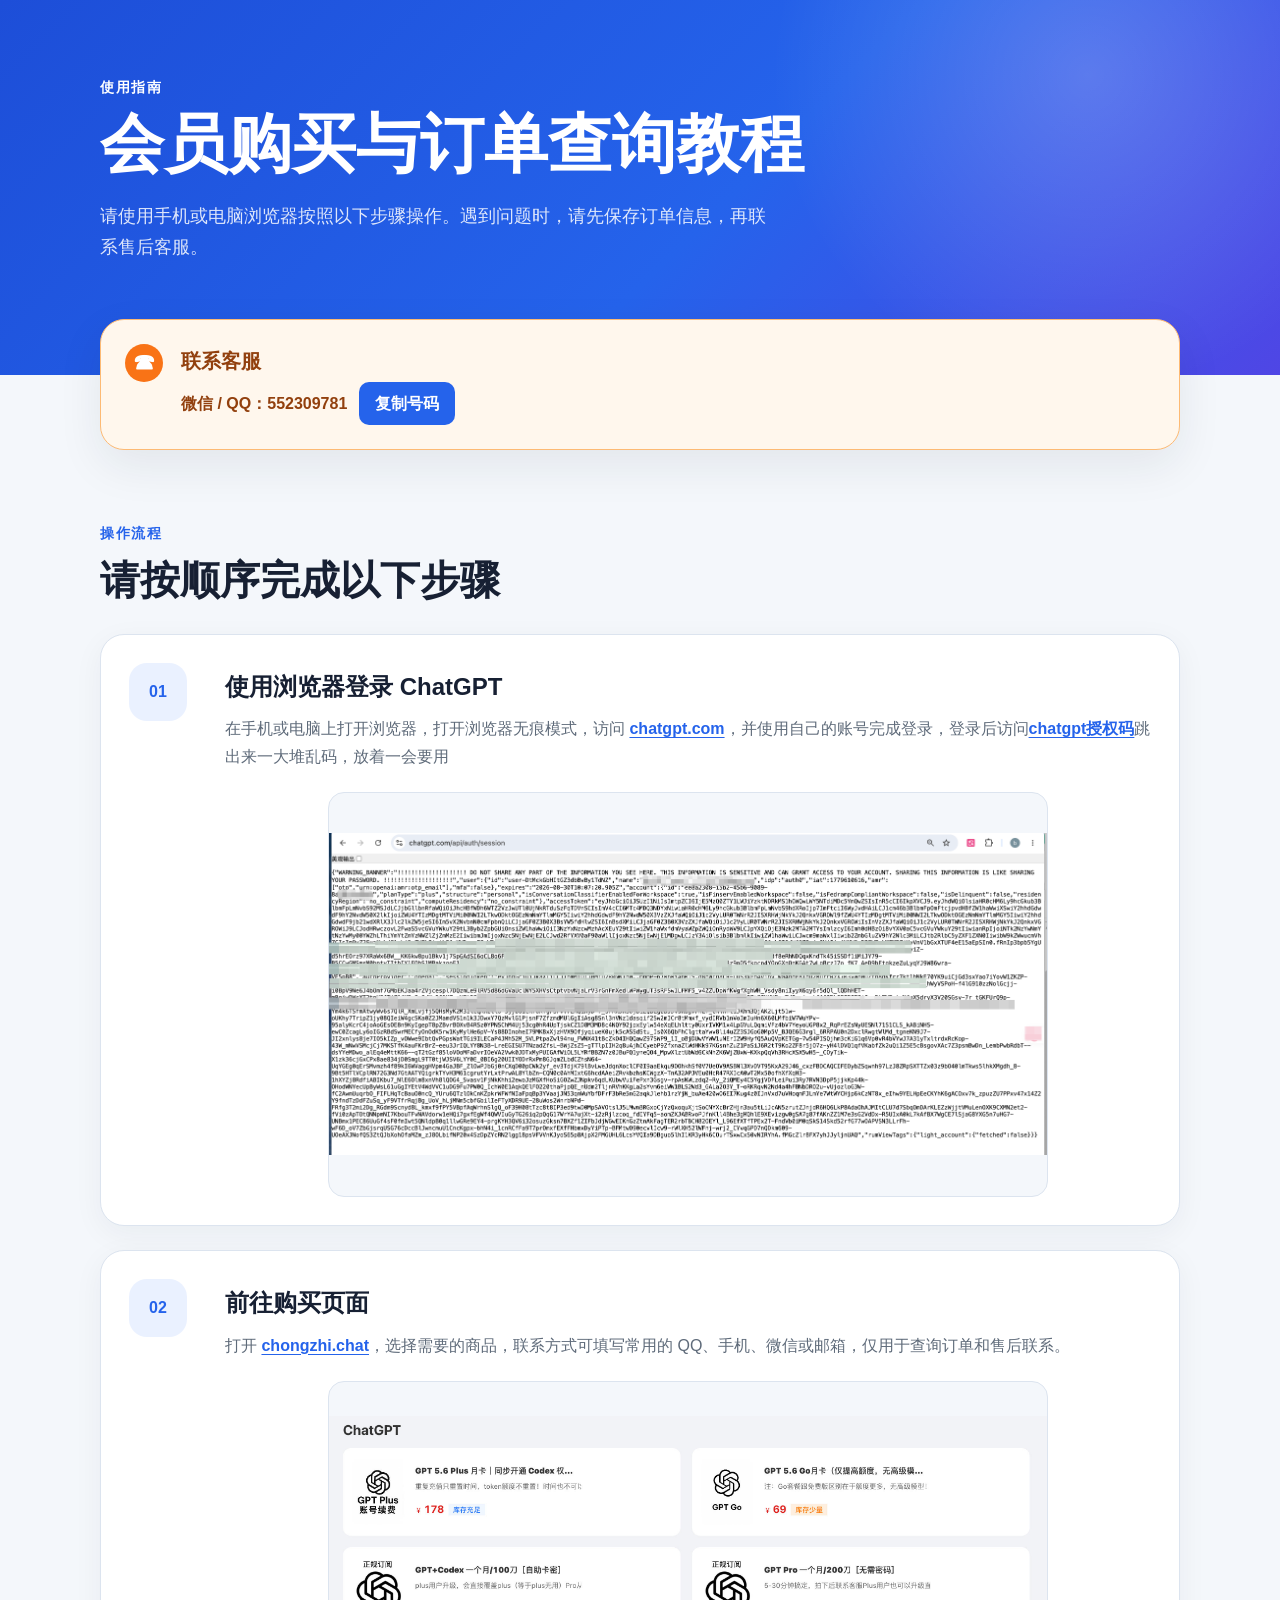
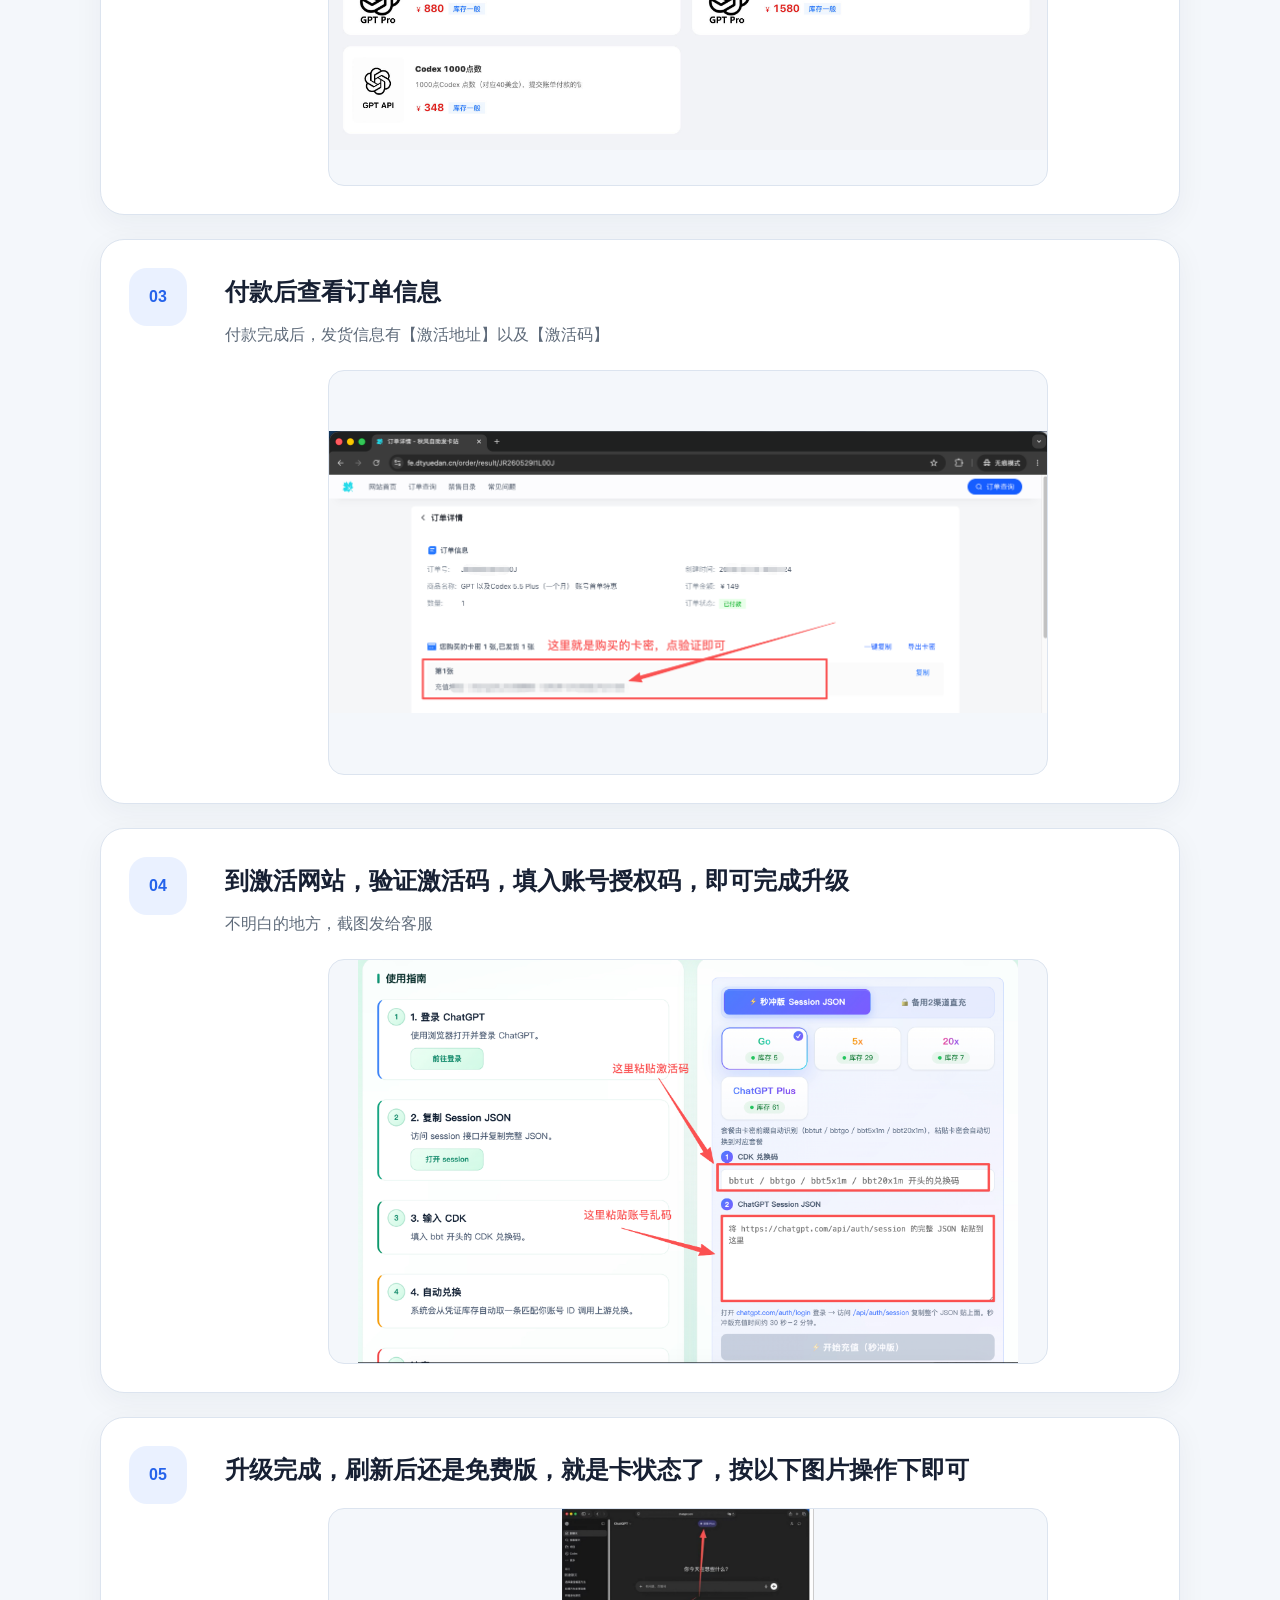
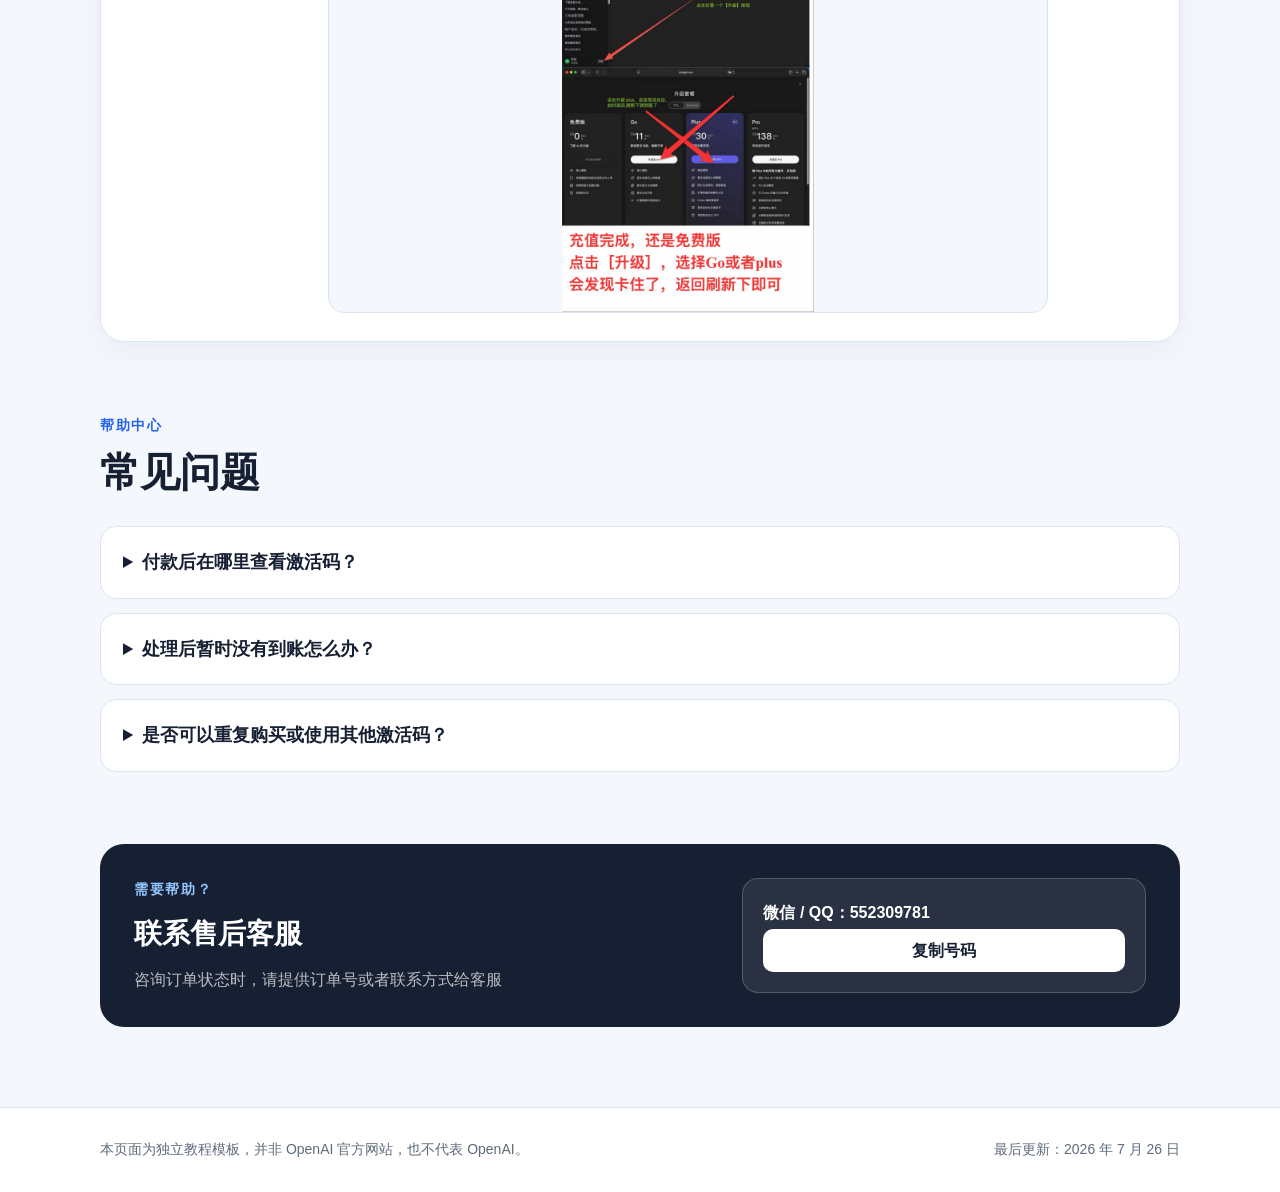
==== commit 5b325804: "Update index.html" ====
--- a/jiaocheng/index.html
+++ b/jiaocheng/index.html
@@ -3,8 +3,8 @@
 <head>
   <meta charset="utf-8">
   <meta name="viewport" content="width=device-width, initial-scale=1">
-  <meta name="description" content="会员购买、订单查询与到账检查教程">
-  <title>会员购买与订单查询教程</title>
+  <meta name="description" content="GPT Plus升级教程">
+  <title>会员购买与升级教程</title>
   <link rel="stylesheet" href="./css/style.css">
 </head>
 <body>
@@ -107,15 +107,15 @@
       <div class="faq-list">
         <details>
           <summary>付款后在哪里查看激活码？</summary>
-          <p>请返回订单详情或发货信息页面查看。不要在公开场合展示激活码、订单查询地址或完整订单号。</p>
+          <p>在购卡网站可以查询，找不到要提供联系方式，联系客服即可找回</p>
         </details>
         <details>
           <summary>处理后暂时没有到账怎么办？</summary>
-          <p>请先刷新 ChatGPT 页面，并在账号的订阅或套餐页面核对状态。如果超过订单页面标明的预计处理时间，请保存订单号并联系客服查询。</p>
+          <p>客服8-24小时在线，处理不了及时联系客服，请不要用卡密重复充值！</p>
         </details>
         <details>
           <summary>是否可以重复购买或使用其他激活码？</summary>
-          <p>状态尚未确认时，请不要立即重复购买或使用其他激活码，以免造成重复订单或影响售后核查。请先联系售后确认当前订单状态。</p>
+          <p>不可以重复购买充值，请到期在充值，没到期充值会直接覆盖</p>
         </details>
       </div>
     </section>
@@ -124,7 +124,7 @@
       <div>
         <span class="eyebrow">需要帮助？</span>
         <h2 id="contact-title">联系售后客服</h2>
-        <p>咨询订单状态时，请提供经过遮盖的订单信息。客服不应索取任何账号登录凭证。</p>
+        <p>咨询订单状态时，请提供订单号或者联系方式给客服</p>
       </div>
       <div class="contact-placeholder">
   <strong>微信 / QQ：552309781</strong>
--- a/jiaocheng/css/style.css
+++ b/jiaocheng/css/style.css
@@ -191,10 +191,91 @@
 
 .tutorial-image {
   display: block;
-  width: 100%;
-  height: auto;
+  width: min(100%, 720px);
+  aspect-ratio: 16 / 9;
+  margin: 18px auto 0;
   border: 1px solid var(--border);
   border-radius: var(--radius-medium);
+  background: #f4f7fb;
+  object-fit: contain;
+  cursor: zoom-in;
+}
+
+.tutorial-image:focus-visible {
+  outline: 3px solid rgba(37, 99, 235, 0.4);
+  outline-offset: 4px;
+}
+
+.contact-copy-row {
+  display: flex;
+  flex-wrap: wrap;
+  gap: 12px;
+  align-items: center;
+}
+
+.copy-button {
+  min-height: 40px;
+  padding: 8px 16px;
+  border: 0;
+  border-radius: 10px;
+  background: #2563eb;
+  color: #ffffff;
+  font: inherit;
+  font-weight: 700;
+  cursor: pointer;
+}
+
+.copy-button:hover {
+  background: #1d4ed8;
+}
+
+.copy-button:focus-visible {
+  outline: 3px solid rgba(37, 99, 235, 0.4);
+  outline-offset: 3px;
+}
+
+.copy-button-light {
+  background: #ffffff;
+  color: #172033;
+}
+
+.copy-button-light:hover {
+  background: #eaf1ff;
+}
+
+.image-dialog {
+  width: min(94vw, 1280px);
+  max-width: none;
+  padding: 48px 18px 18px;
+  border: 0;
+  border-radius: 18px;
+  background: #111827;
+}
+
+.image-dialog::backdrop {
+  background: rgba(0, 0, 0, 0.82);
+}
+
+.image-dialog img {
+  display: block;
+  width: 100%;
+  max-height: 82vh;
+  object-fit: contain;
+}
+
+.dialog-close {
+  position: absolute;
+  top: 8px;
+  right: 12px;
+  width: 38px;
+  height: 38px;
+  border: 0;
+  border-radius: 50%;
+  background: rgba(255, 255, 255, 0.14);
+  color: #ffffff;
+  font-size: 28px;
+  line-height: 1;
+  cursor: pointer;
 }
 
 .review-placeholder {
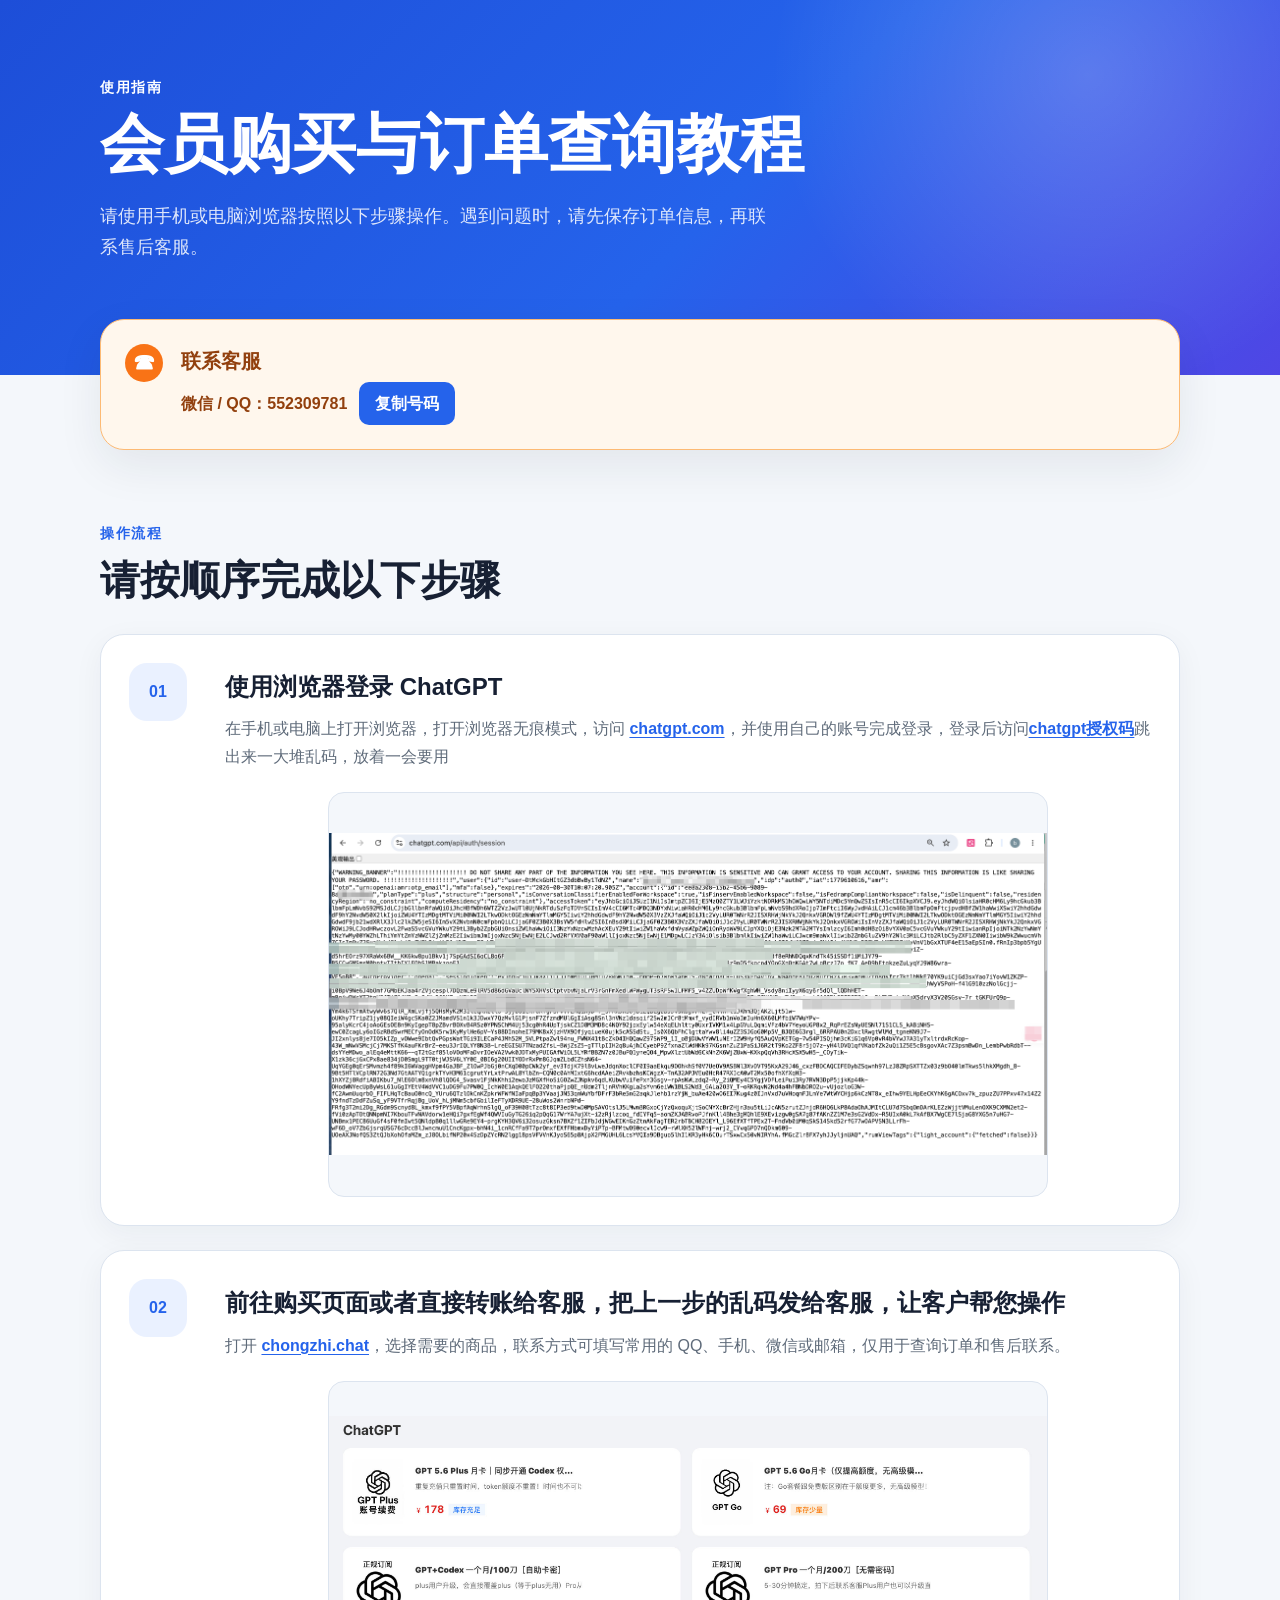
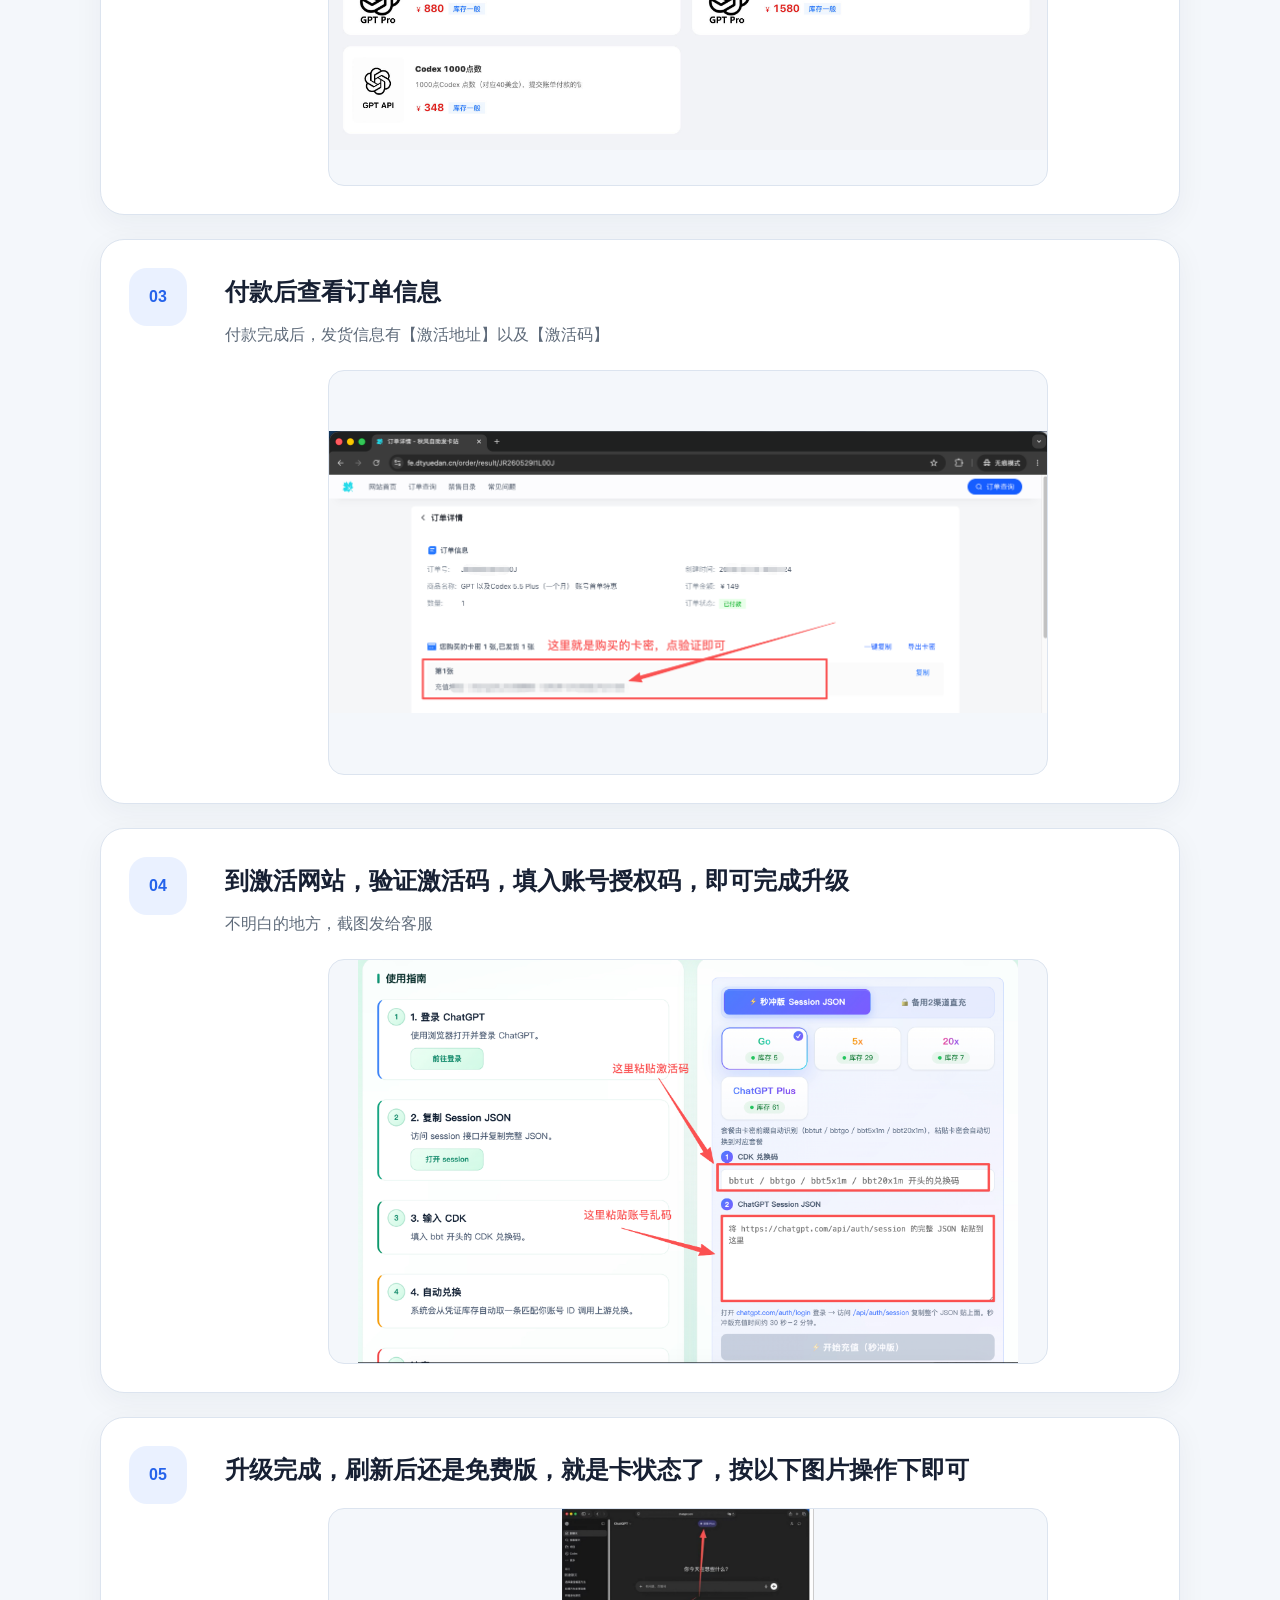
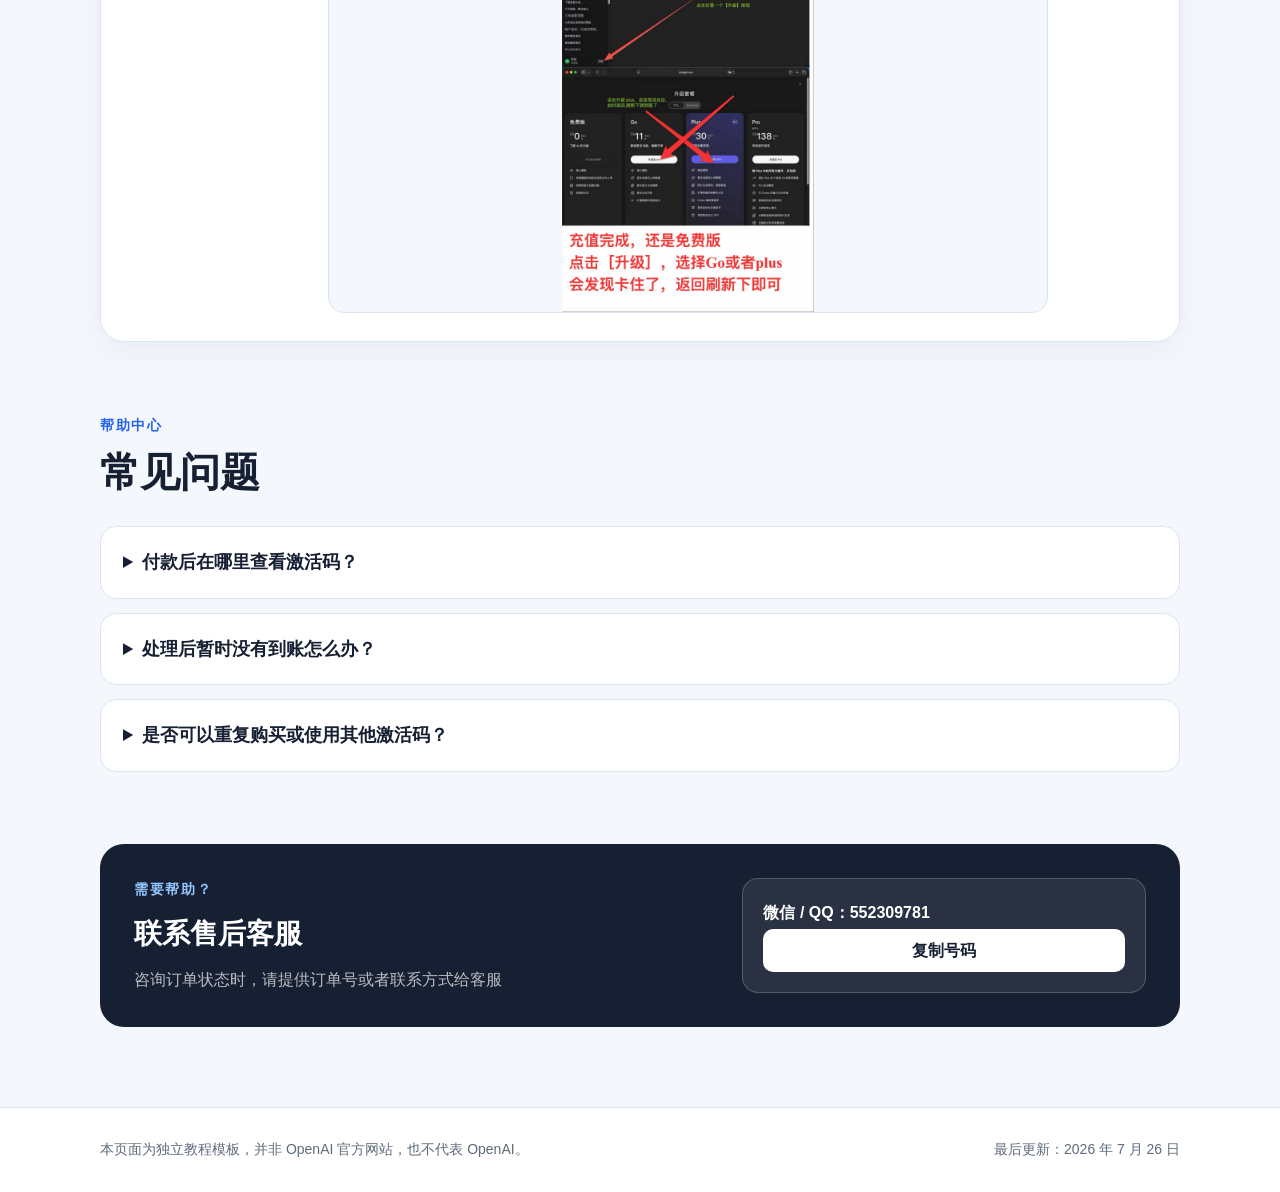
==== commit 586e54ed: "Update index.html" ====
--- a/jiaocheng/index.html
+++ b/jiaocheng/index.html
@@ -55,7 +55,7 @@
         <li class="step-card">
           <div class="step-number" aria-hidden="true">02</div>
           <div class="step-content">
-            <h3>前往购买页面</h3>
+            <h3>前往购买页面或者直接转账给客服，把上一步的乱码发给客服，让客户帮您操作</h3>
             <p>打开 <a href="https://chongzhi.chat/" target="_blank" rel="noopener noreferrer">chongzhi.chat</a>，选择需要的商品，联系方式可填写常用的 QQ、手机、微信或邮箱，仅用于查询订单和售后联系。</p>
             <img class="tutorial-image"
      src="./images/step-02.jpg"
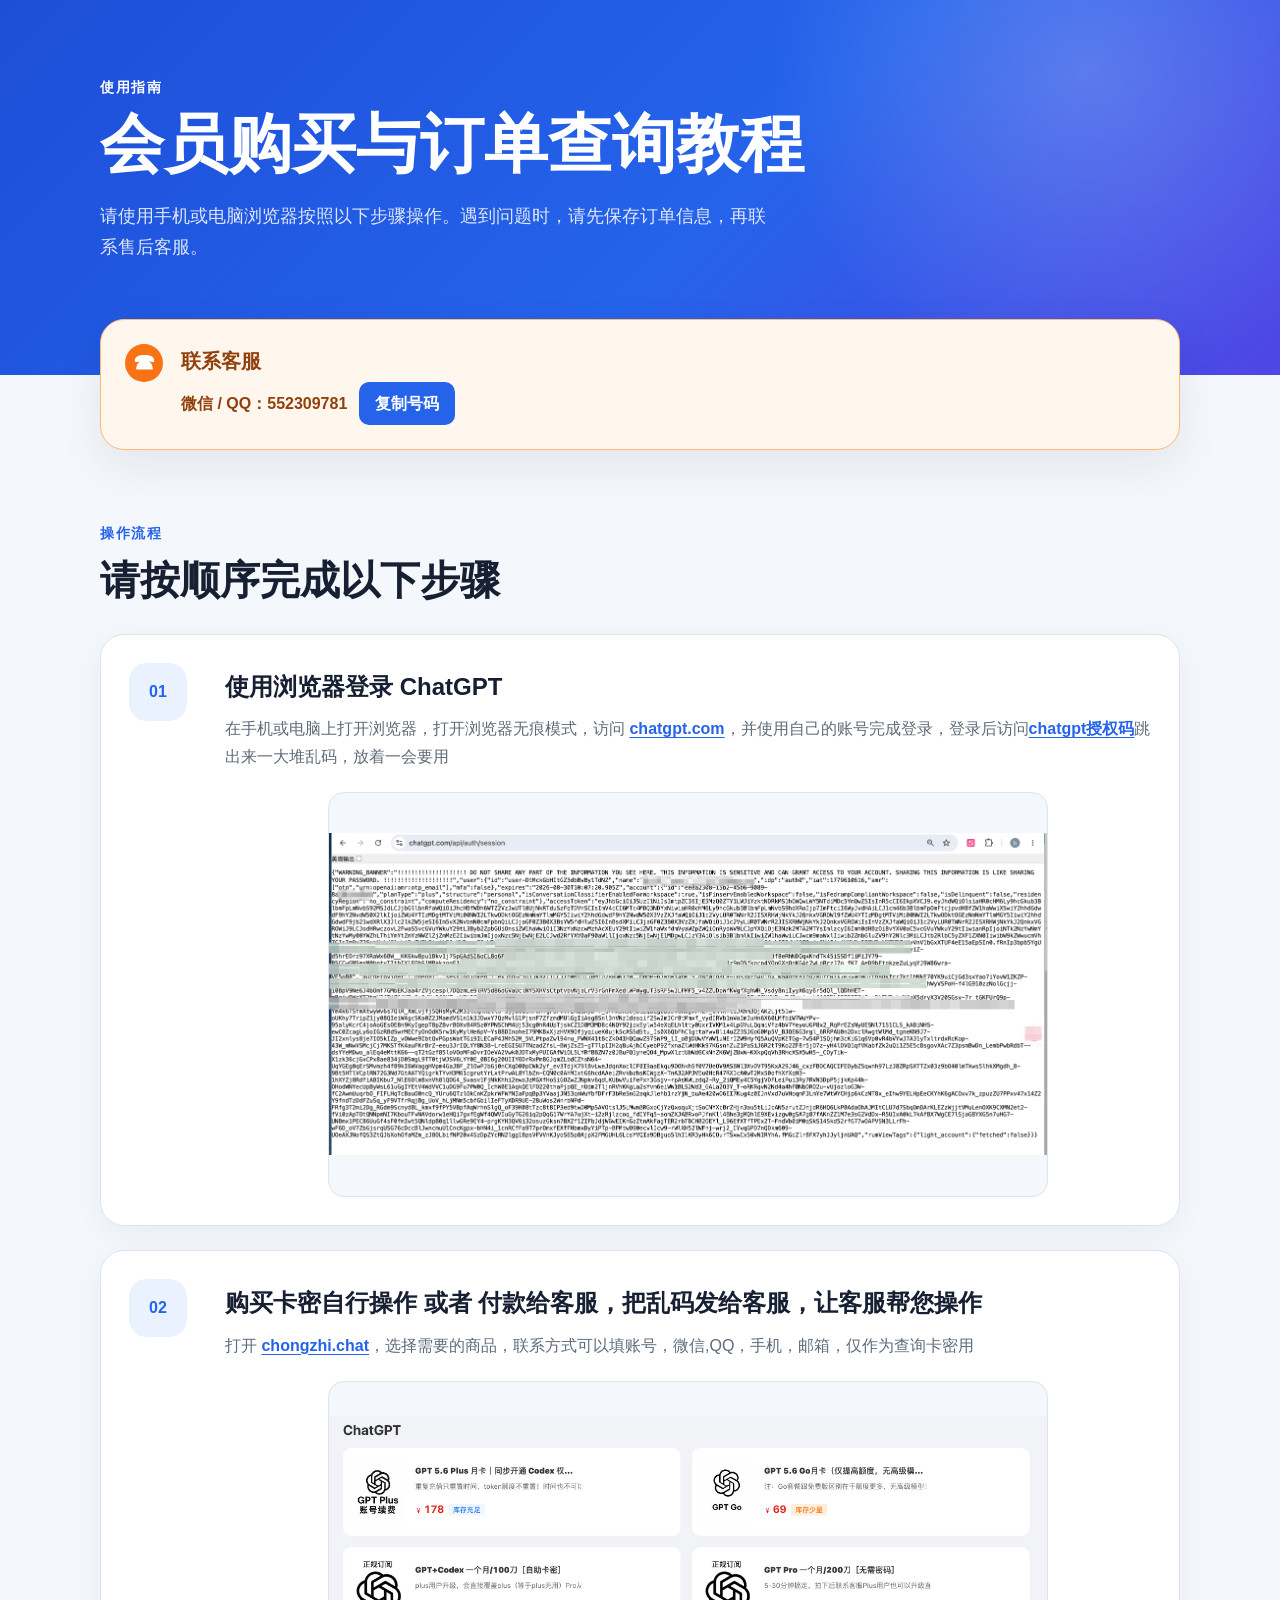
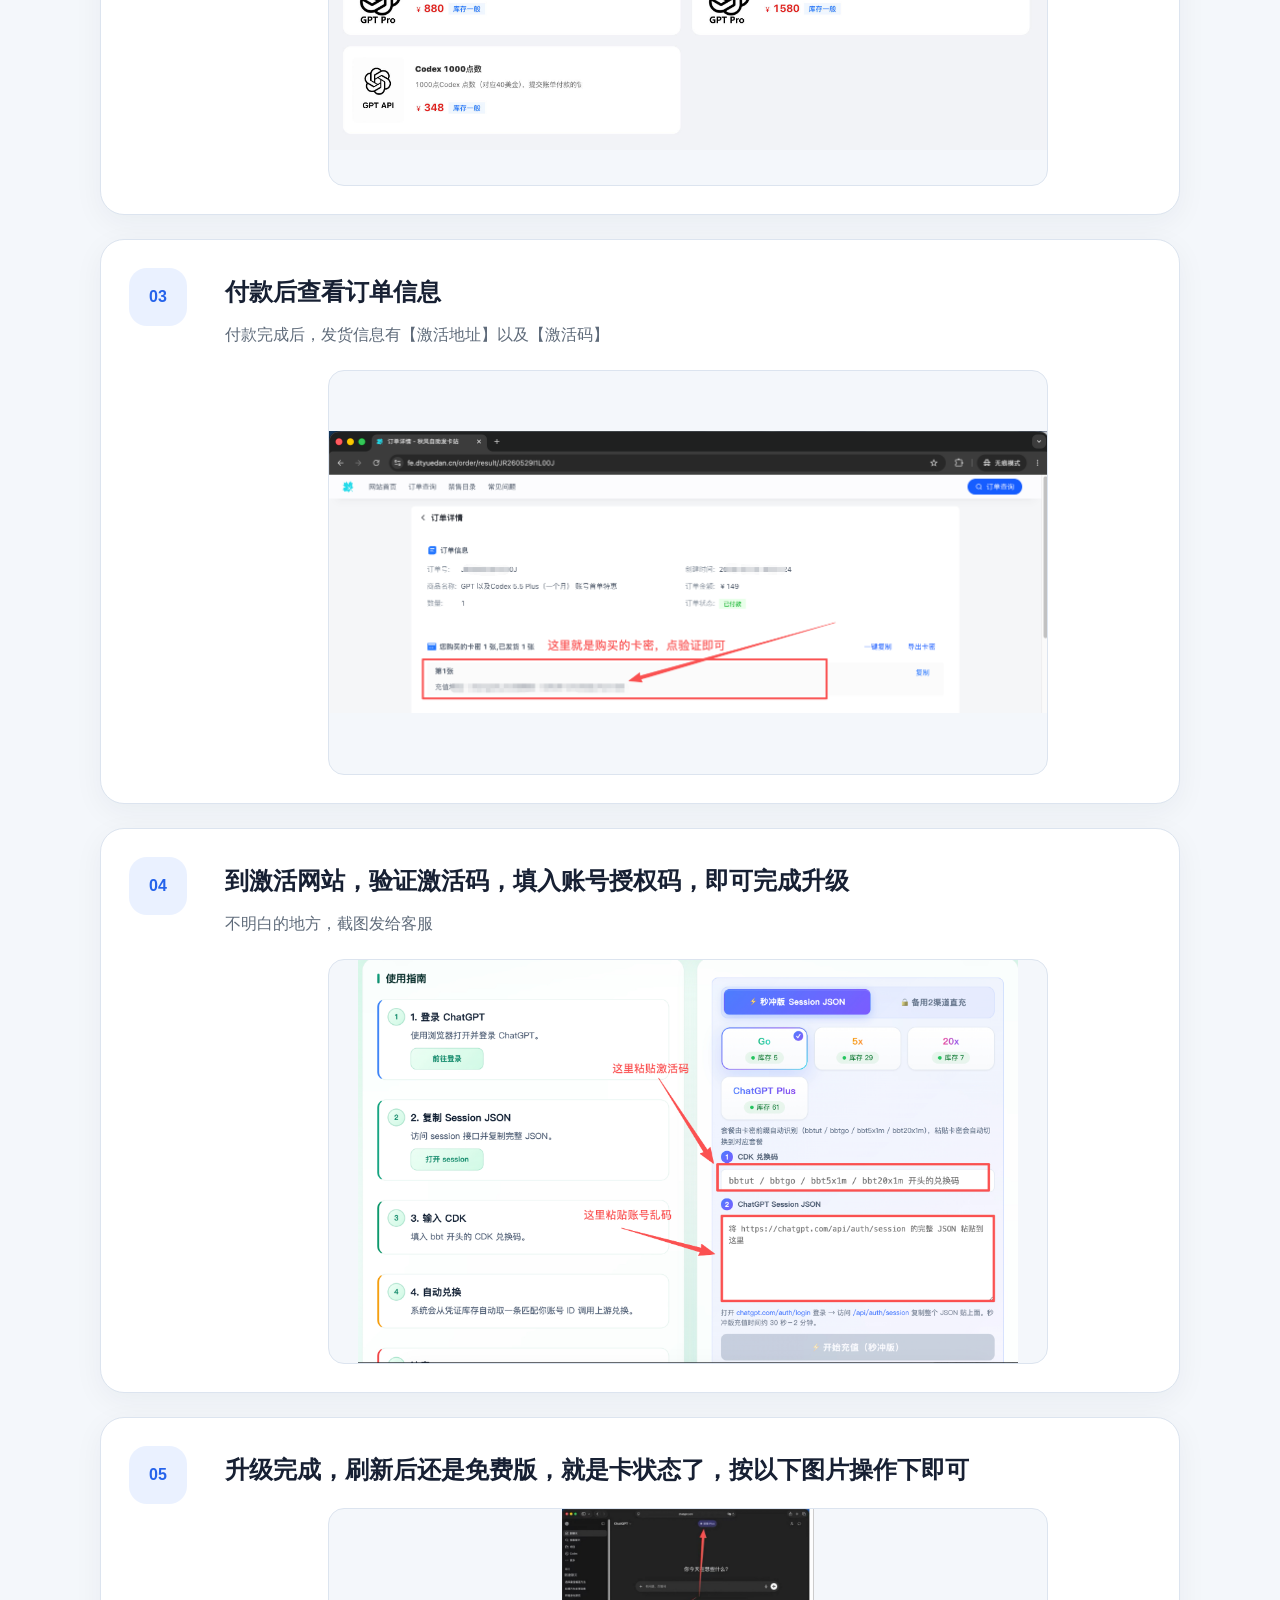
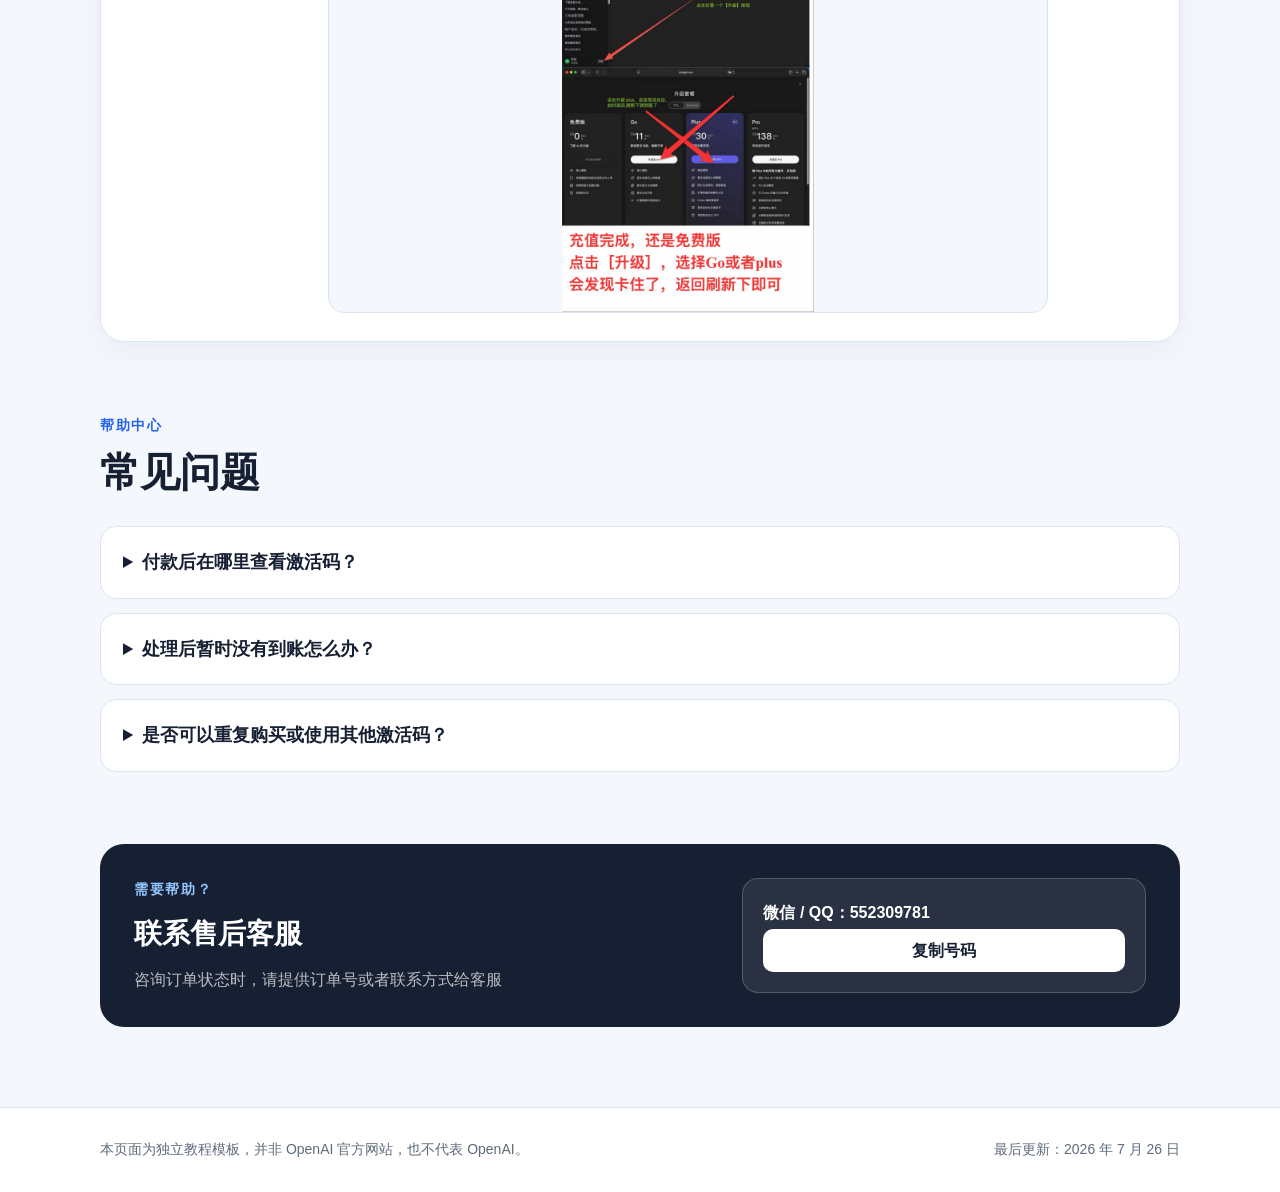
==== commit b4229087: "Update index.html" ====
--- a/jiaocheng/index.html
+++ b/jiaocheng/index.html
@@ -55,8 +55,8 @@
         <li class="step-card">
           <div class="step-number" aria-hidden="true">02</div>
           <div class="step-content">
-            <h3>前往购买页面或者直接转账给客服，把上一步的乱码发给客服，让客户帮您操作</h3>
-            <p>打开 <a href="https://chongzhi.chat/" target="_blank" rel="noopener noreferrer">chongzhi.chat</a>，选择需要的商品，联系方式可填写常用的 QQ、手机、微信或邮箱，仅用于查询订单和售后联系。</p>
+            <h3>购买卡密自行操作   或者   付款给客服，把乱码发给客服，让客服帮您操作</h3>
+            <p>打开 <a href="https://fe.dtyuedan.cn/shop/VA3AB5CB" target="_blank" rel="noopener noreferrer">chongzhi.chat</a>，选择需要的商品，联系方式可以填账号，微信,QQ，手机，邮箱，仅作为查询卡密用</p>
             <img class="tutorial-image"
      src="./images/step-02.jpg"
      alt="ChatGPT 官网登录页面">
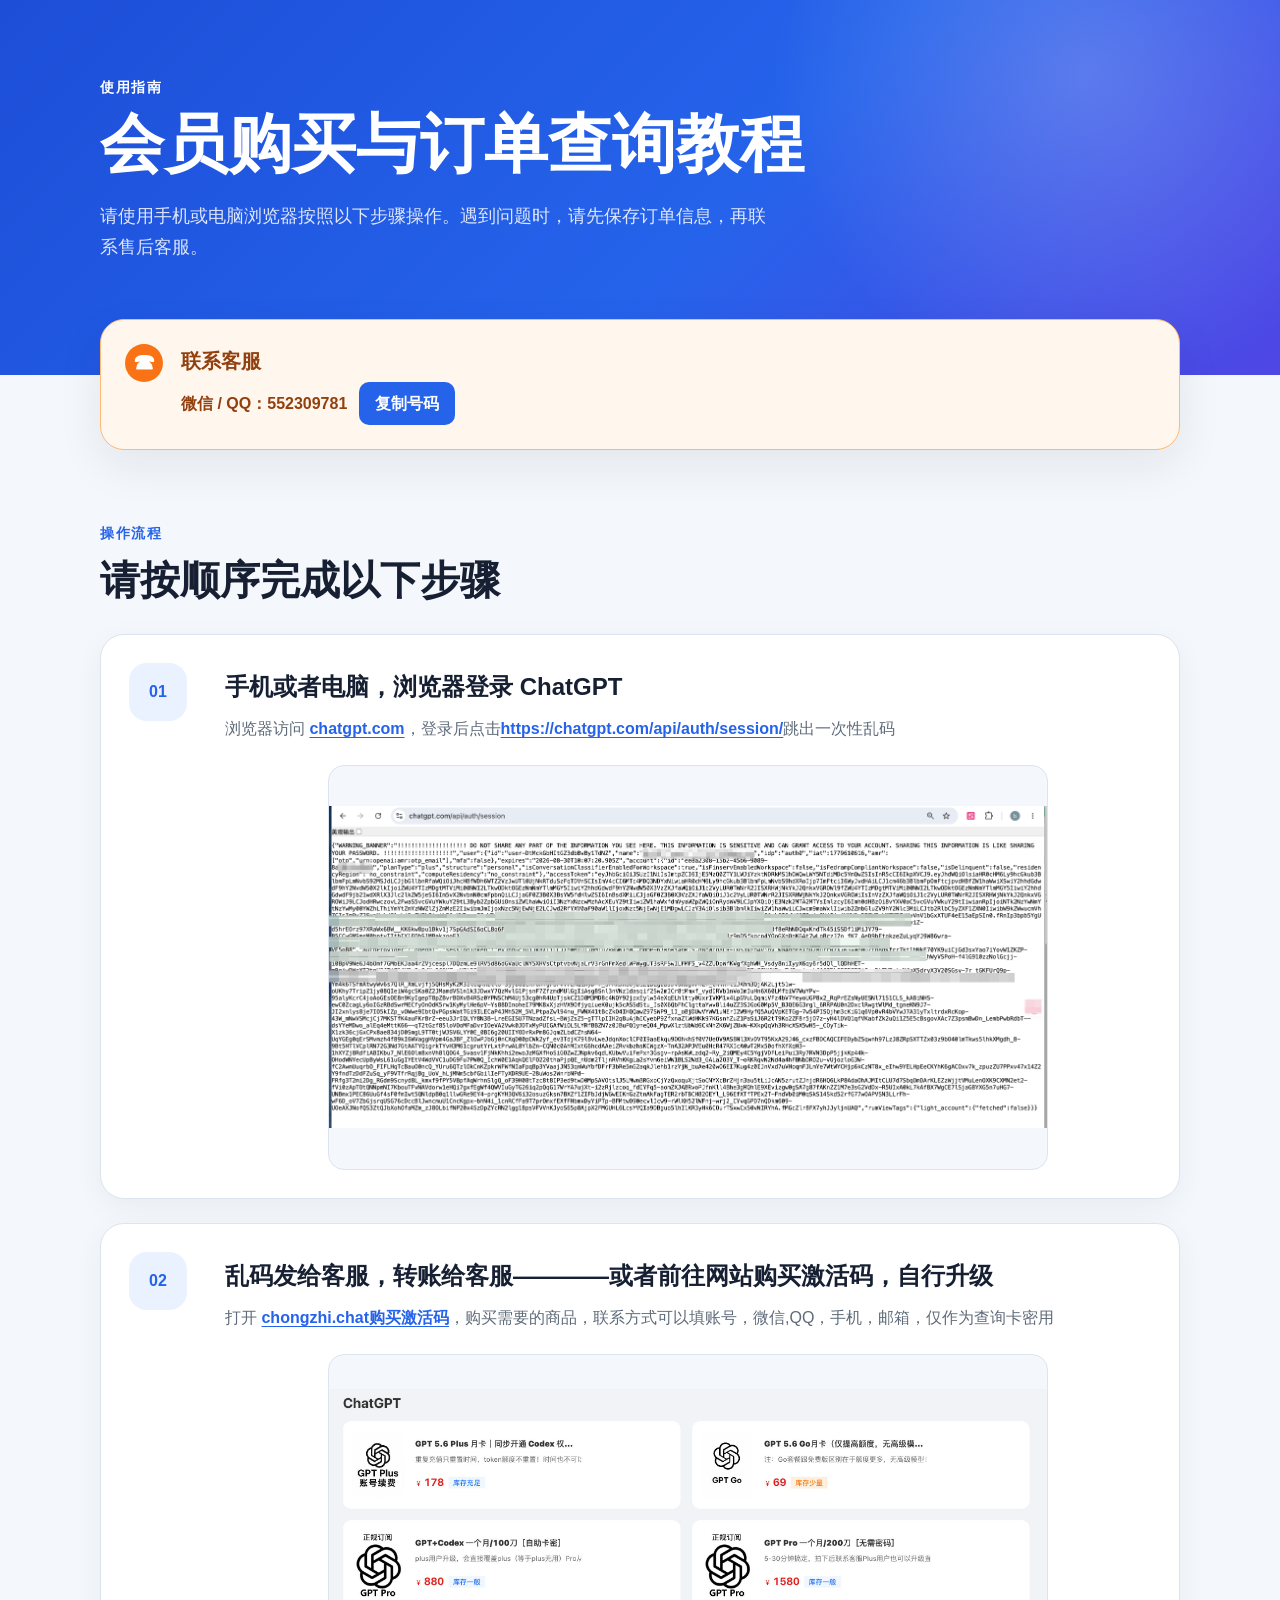
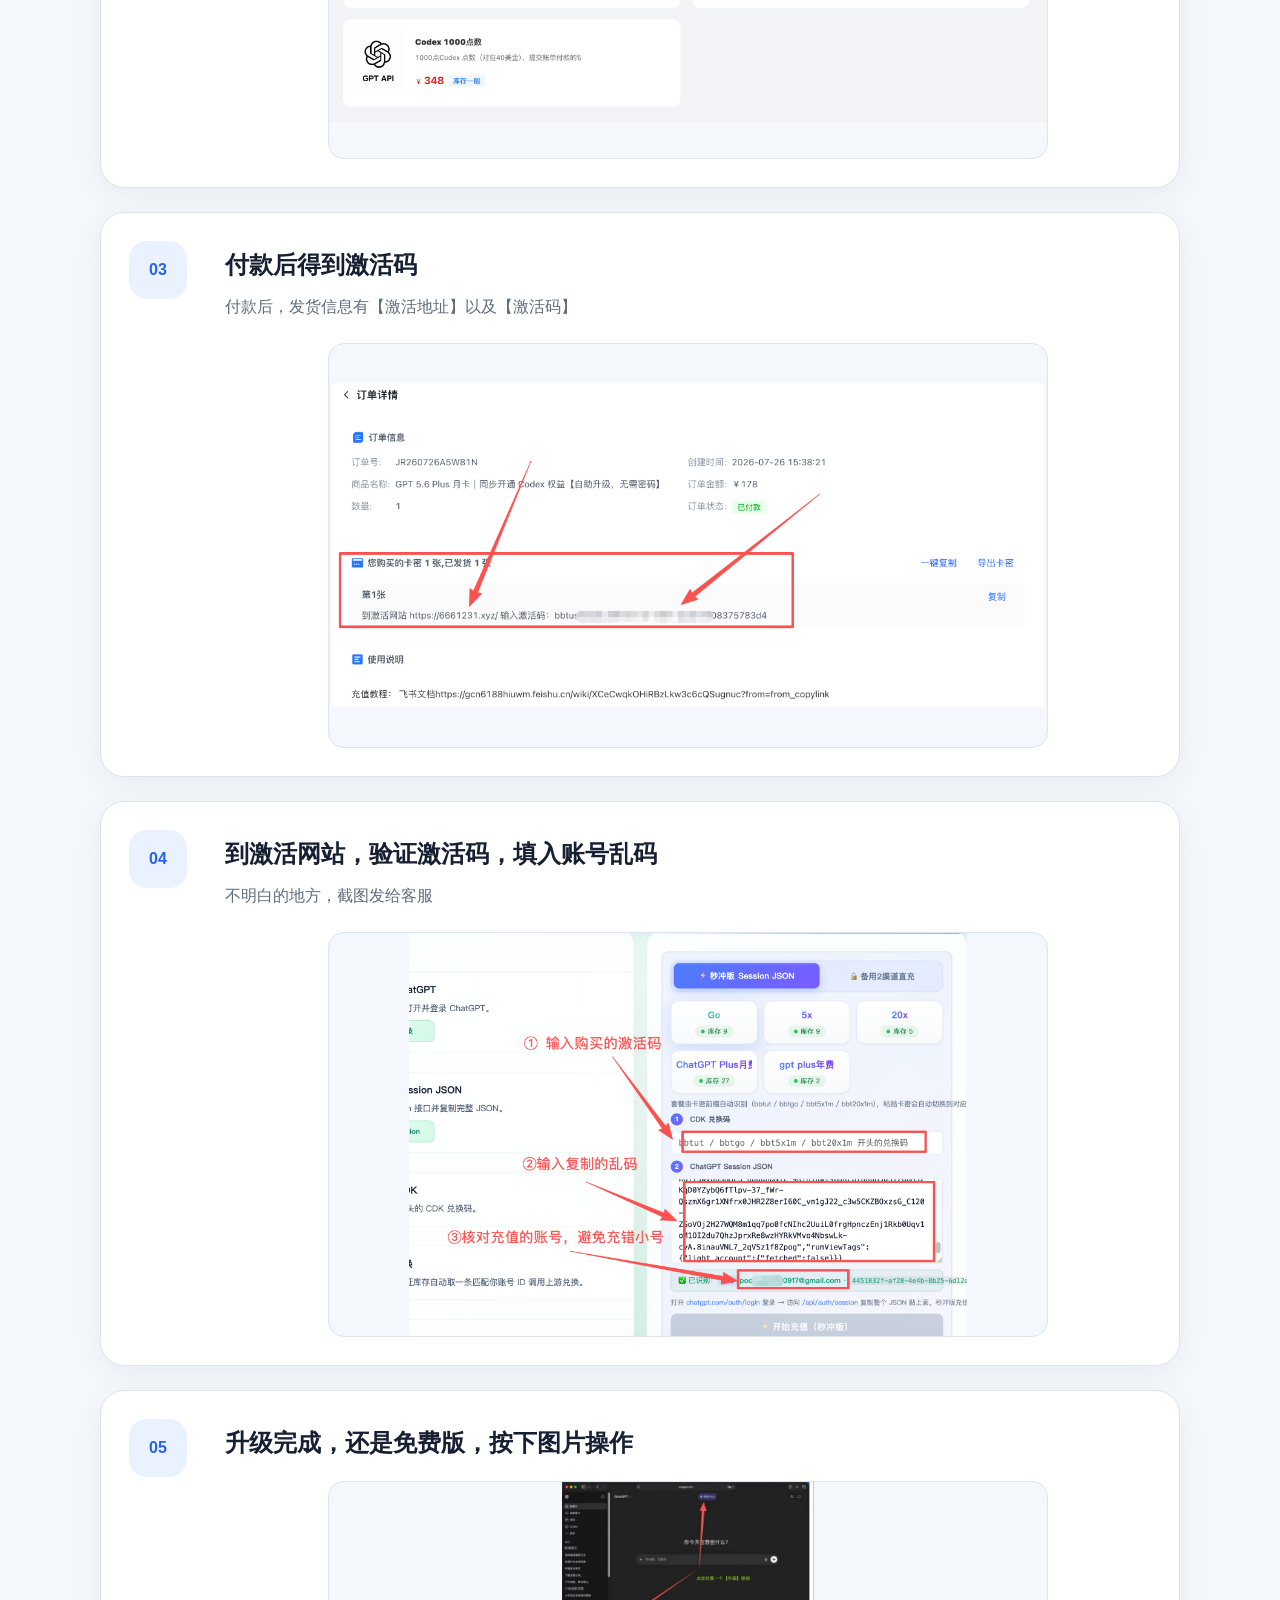
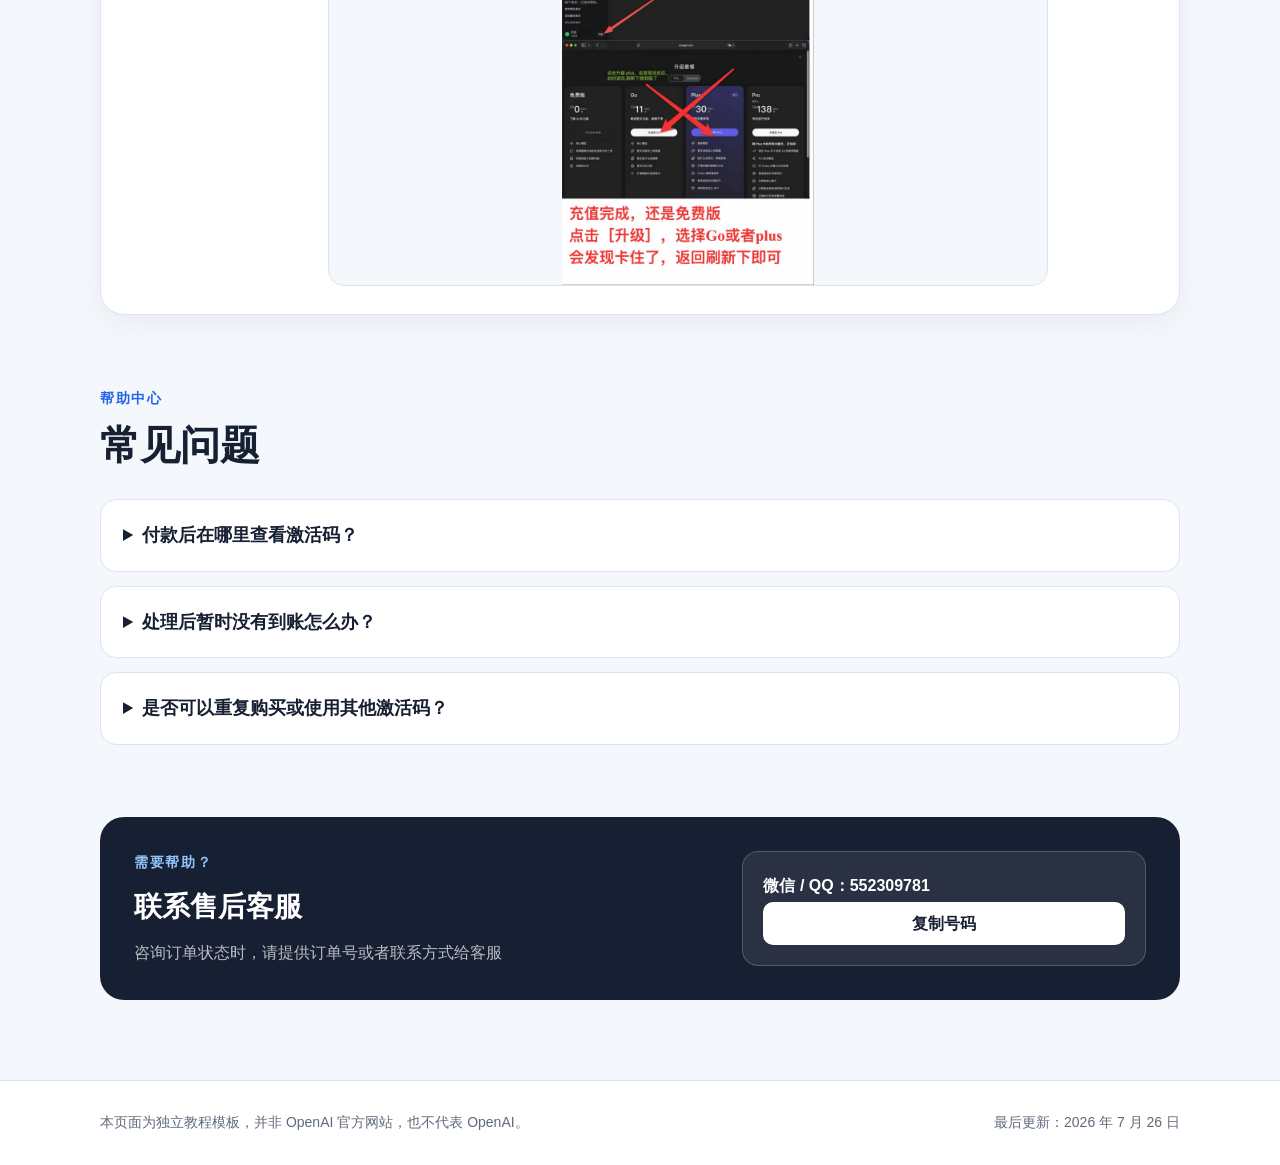
==== commit 0d7920f0: "Update index.html" ====
--- a/jiaocheng/index.html
+++ b/jiaocheng/index.html
@@ -44,8 +44,8 @@
         <li class="step-card">
           <div class="step-number" aria-hidden="true">01</div>
           <div class="step-content">
-            <h3>使用浏览器登录 ChatGPT</h3>
-            <p>在手机或电脑上打开浏览器，打开浏览器无痕模式，访问 <a href="https://chatgpt.com/" target="_blank" rel="noopener noreferrer">chatgpt.com</a>，并使用自己的账号完成登录，登录后访问<a href="https://chatgpt.com/api/auth/session/" target="_blank" rel="noopener noreferrer">chatgpt授权码</a>跳出来一大堆乱码，放着一会要用</p>
+            <h3>手机或者电脑，浏览器登录 ChatGPT</h3>
+            <p>浏览器访问 <a href="https://chatgpt.com/" target="_blank" rel="noopener noreferrer">chatgpt.com</a>，登录后点击<a href="https://chatgpt.com/api/auth/session/" target="_blank" rel="noopener noreferrer">https://chatgpt.com/api/auth/session/</a>跳出一次性乱码</p>
             <img class="tutorial-image"
      src="./images/step-01.jpg"
      alt="ChatGPT 官网登录页面">
@@ -55,8 +55,8 @@
         <li class="step-card">
           <div class="step-number" aria-hidden="true">02</div>
           <div class="step-content">
-            <h3>购买卡密自行操作   或者   付款给客服，把乱码发给客服，让客服帮您操作</h3>
-            <p>打开 <a href="https://fe.dtyuedan.cn/shop/VA3AB5CB" target="_blank" rel="noopener noreferrer">chongzhi.chat</a>，选择需要的商品，联系方式可以填账号，微信,QQ，手机，邮箱，仅作为查询卡密用</p>
+            <h3>乱码发给客服，转账给客服————或者前往网站购买激活码，自行升级</h3>
+            <p>打开 <a href="https://fe.dtyuedan.cn/shop/VA3AB5CB" target="_blank" rel="noopener noreferrer">chongzhi.chat购买激活码</a>，购买需要的商品，联系方式可以填账号，微信,QQ，手机，邮箱，仅作为查询卡密用</p>
             <img class="tutorial-image"
      src="./images/step-02.jpg"
      alt="ChatGPT 官网登录页面">
@@ -66,8 +66,8 @@
         <li class="step-card">
           <div class="step-number" aria-hidden="true">03</div>
           <div class="step-content">
-            <h3>付款后查看订单信息</h3>
-            <p>付款完成后，发货信息有【激活地址】以及【激活码】</p>
+            <h3>付款后得到激活码</h3>
+            <p>付款后，发货信息有【激活地址】以及【激活码】</p>
             <img class="tutorial-image"
      src="./images/step-03.jpg"
      alt="ChatGPT 官网登录页面">
@@ -77,7 +77,7 @@
         <li class="step-card">
           <div class="step-number" aria-hidden="true">04</div>
           <div class="step-content">
-            <h3>到激活网站，验证激活码，填入账号授权码，即可完成升级</h3>
+            <h3>到激活网站，验证激活码，填入账号乱码</h3>
             <p>不明白的地方，截图发给客服</p>
             <img class="tutorial-image"
      src="./images/step-04.jpg"
@@ -88,7 +88,7 @@
         <li class="step-card">
           <div class="step-number" aria-hidden="true">05</div>
           <div class="step-content">
-            <h3>升级完成，刷新后还是免费版，就是卡状态了，按以下图片操作下即可</h3>
+            <h3>升级完成，还是免费版，按下图片操作</h3>
             <pl</p>
             <img class="tutorial-image"
      src="./images/step-05.jpg"
